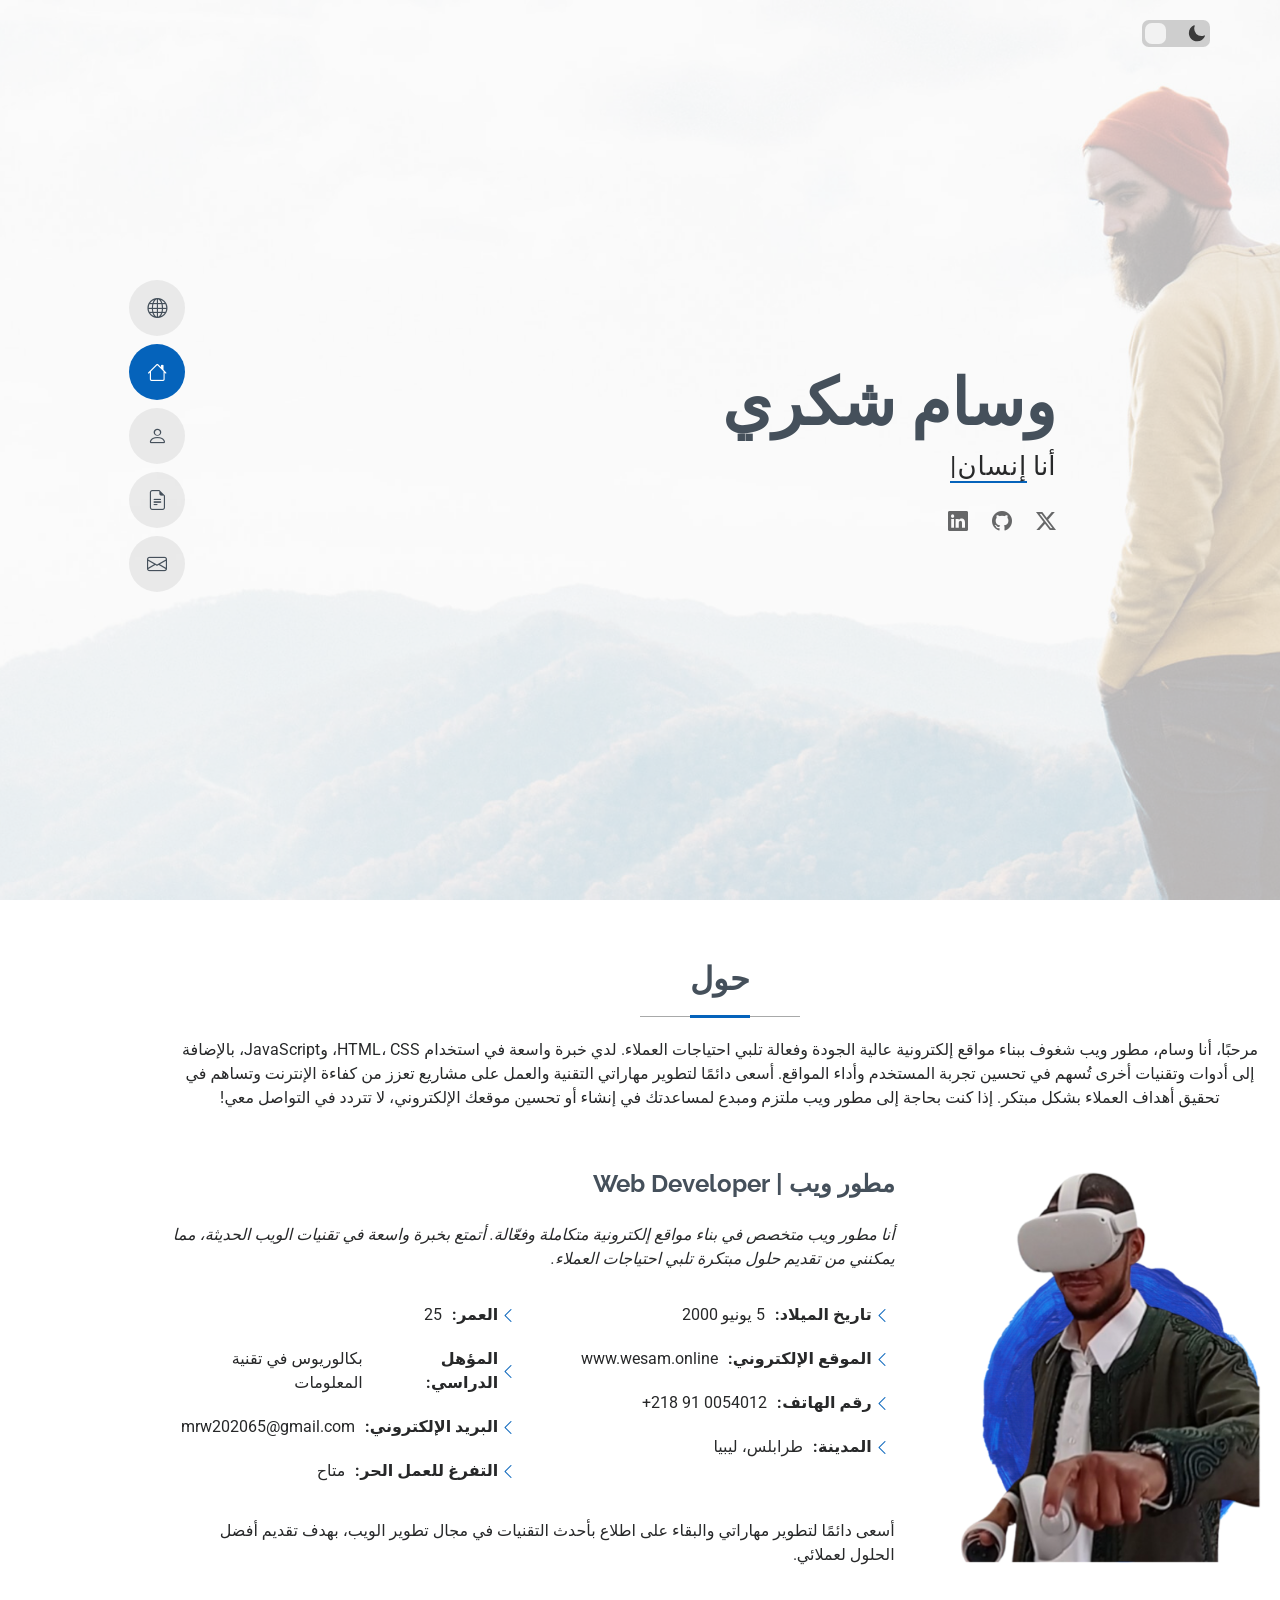
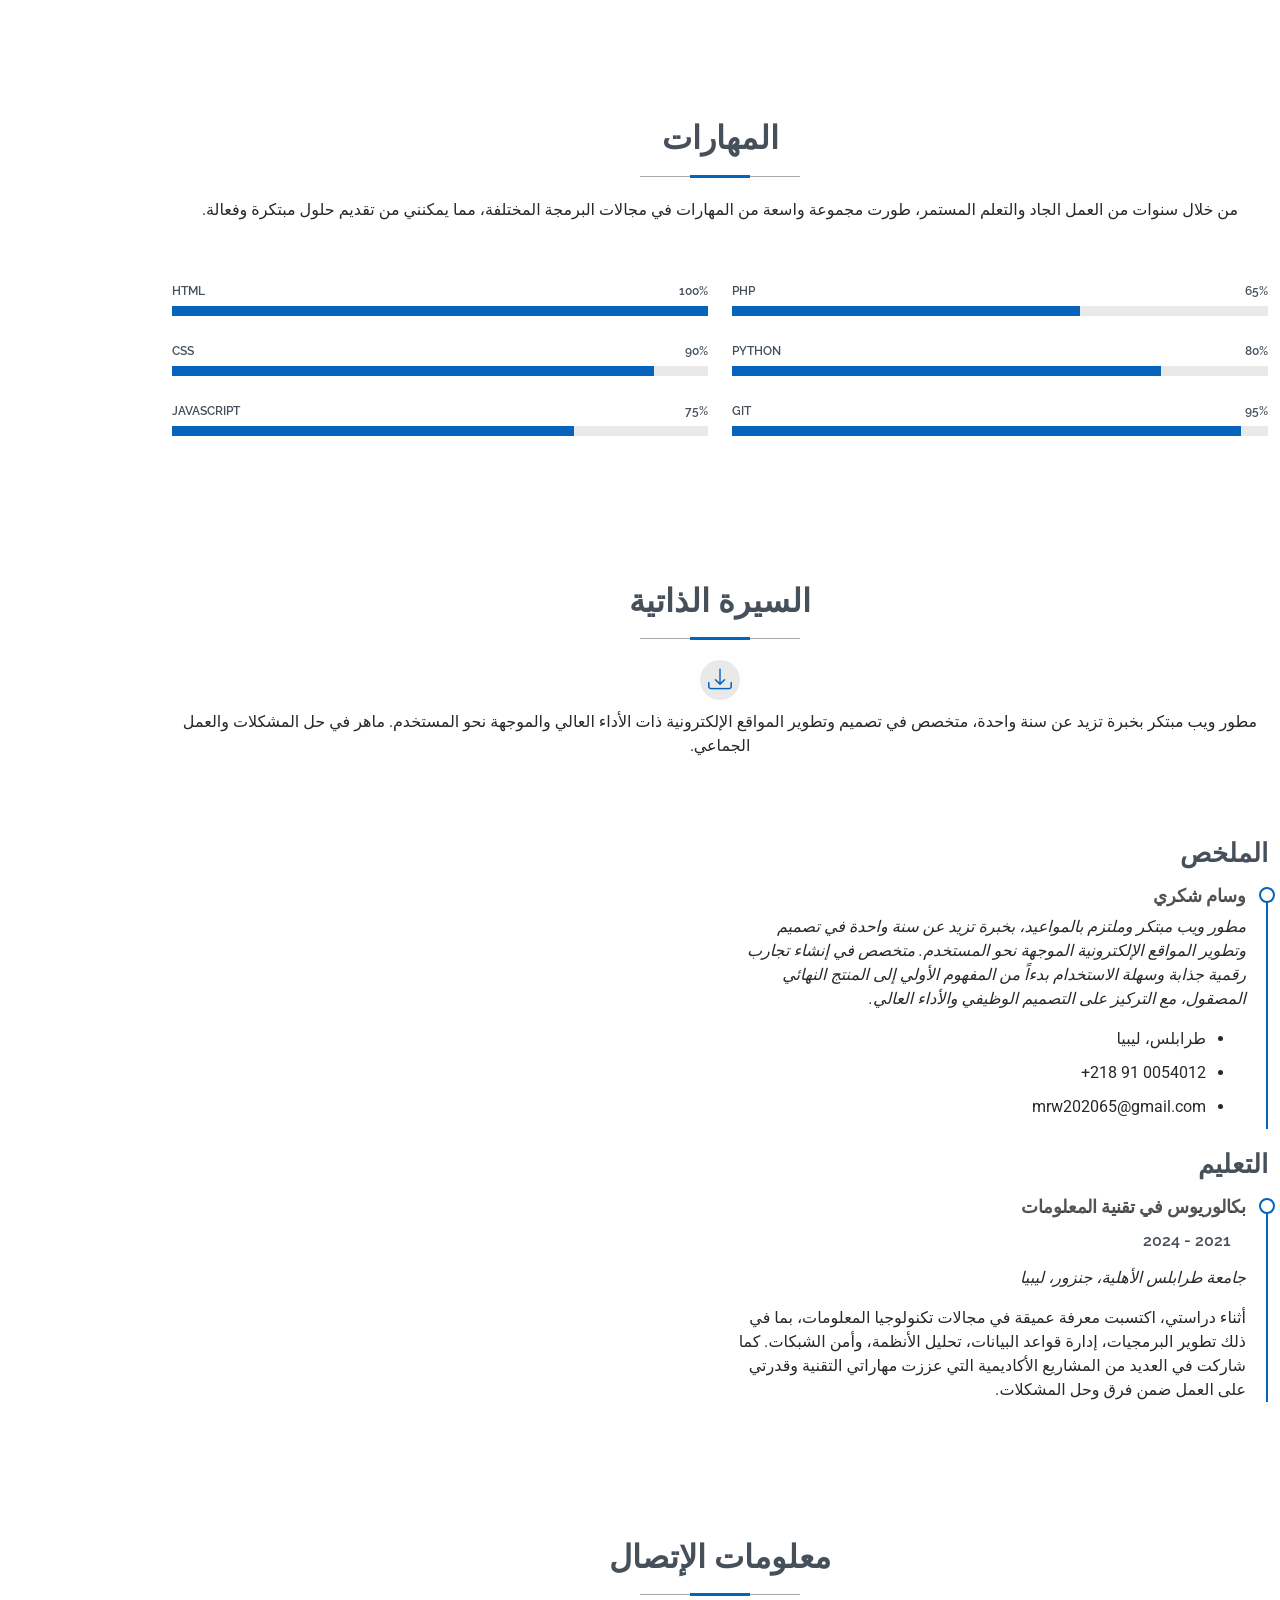
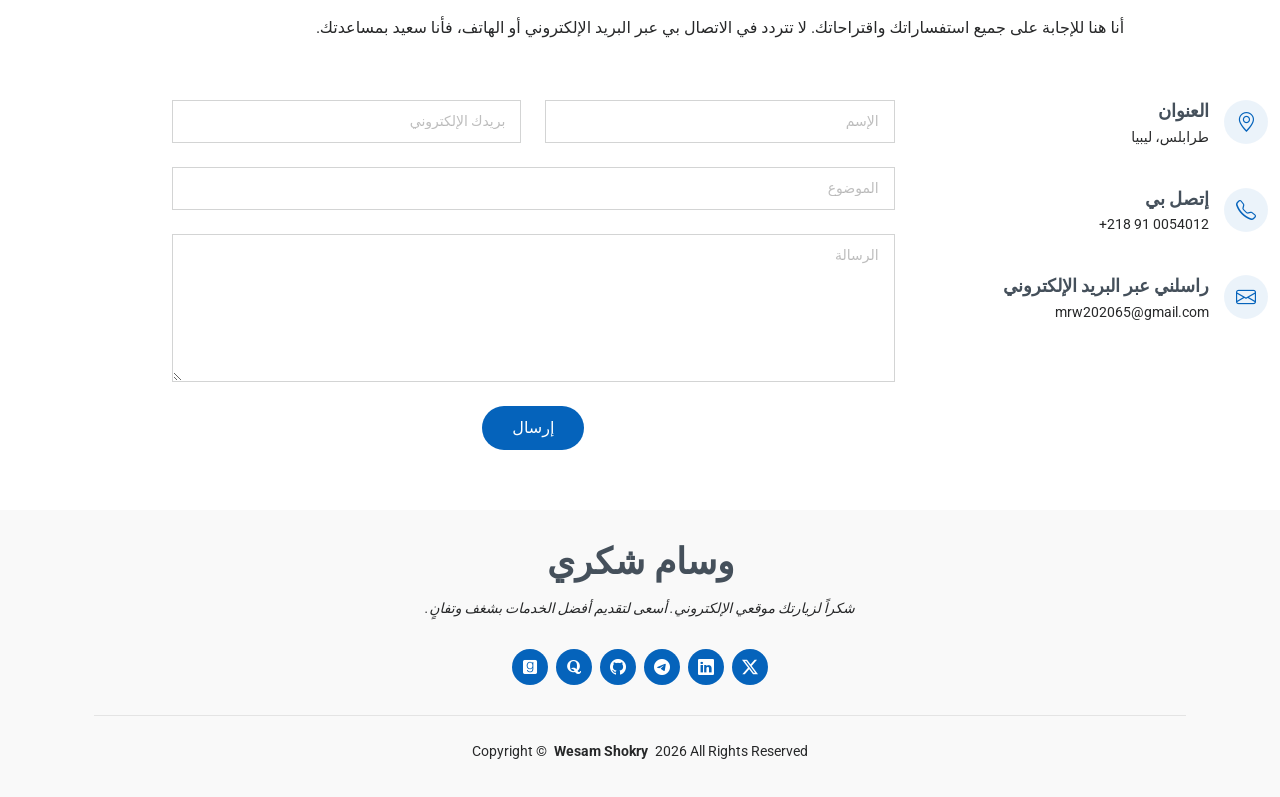
==== ar.html @ ca10ca78 "update (add Email form to the main site)" ====
<!DOCTYPE html>
<html lang="ar" dir="rtl">

<head>
  <meta charset="utf-8">
  <meta content="width=device-width, initial-scale=1.0" name="viewport">
  <title>Wesam | Web Developer</title>
  <meta content="وسام، مطور ويب متخصص في تقنيات حديثة لبناء مواقع وتطبيقات مبتكرة، مع خبرة واسعة في تطوير الواجهات الأمامية والخلفية وتحقيق أفضل تجربة للمستخدم." name="description">
  <meta content="Wesam full-stack Developer Libya online front-end back-end php javascript html css bootstrap laravel web Freelance Freelancer btc bitcoin ai openai chatgpt Technology" name="keywords">

  <!-- Ads link -->
  <meta name="google-adsense-account" content="ca-pub-3912345418127431">

  <!-- Favicons -->
  <link href="assets/img/favicon.png" rel="icon">
  <link href="assets/img/apple-touch-icon.png" rel="apple-touch-icon">
  <link href="assets/img/android-chrome.png" rel="icon">

  <!-- Fonts -->
  <link href="https://fonts.googleapis.com" rel="preconnect">
  <link href="https://fonts.gstatic.com" rel="preconnect" crossorigin>
  <link href="https://fonts.googleapis.com/css2?family=Roboto:ital,wght@0,100;0,300;0,400;0,500;0,700;0,900;1,100;1,300;1,400;1,500;1,700;1,900&family=Poppins:ital,wght@0,100;0,200;0,300;0,400;0,500;0,600;0,700;0,800;0,900;1,100;1,200;1,300;1,400;1,500;1,600;1,700;1,800;1,900&family=Raleway:ital,wght@0,100;0,200;0,300;0,400;0,500;0,600;0,700;0,800;0,900;1,100;1,200;1,300;1,400;1,500;1,600;1,700;1,800;1,900&display=swap" rel="stylesheet">

  <!-- Vendor CSS Files -->
  <link href="assets/vendor/bootstrap/css/bootstrap.min.css" rel="stylesheet">
  <link href="assets/vendor/bootstrap-icons/bootstrap-icons.css" rel="stylesheet">
  <link href="assets/vendor/aos/aos.css" rel="stylesheet">
  <link href="assets/vendor/glightbox/css/glightbox.min.css" rel="stylesheet">
  <link href="assets/vendor/swiper/swiper-bundle.min.css" rel="stylesheet">

  <link href="https://cdnjs.cloudflare.com/ajax/libs/font-awesome/6.0.0/css/all.min.css" rel="stylesheet">


  <!-- Main CSS File -->
  <link href="assets/css/main.css" rel="stylesheet">
  <!-- Dark Theme CSS -->
  <link href="assets/css/dark.css" rel="stylesheet">
  

</head>

<body class="index-page">

  <!-- ************************************* -->
    
    <!-- Dark theme button -->
    <div class="theme-switch pos">
      <input type="checkbox" id="theme-checkbox" />
      <label for="theme-checkbox">
          <div></div>
          <span>
          <svg
              xmlns="http://www.w3.org/2000/svg"
              viewBox="0 0 24 24"
              fill="currentColor"
              class="w-6 h-6"
          >
              <path
              fill-rule="evenodd"
              d="M9.528 1.718a.75.75 0 01.162.819A8.97 8.97 0 009 6a9 9 0 009 9 8.97 8.97 0 003.463-.69.75.75 0 01.981.98 10.503 10.503 0 01-9.694 6.46c-5.799 0-10.5-4.701-10.5-10.5 0-4.368 2.667-8.112 6.46-9.694a.75.75 0 01.818.162z"
              clip-rule="evenodd"
              ></path>
          </svg>
          </span>
          <span>
          <svg
              xmlns="http://www.w3.org/2000/svg"
              viewBox="0 0 24 24"
              fill="currentColor"
              class="w-6 h-6"
          >
              <path
              d="M12 2.25a.75.75 0 01.75.75v2.25a.75.75 0 01-1.5 0V3a.75.75 0 01.75-.75zM7.5 12a4.5 4.5 0 119 0 4.5 4.5 0 01-9 0zM18.894 6.166a.75.75 0 00-1.06-1.06l-1.591 1.59a.75.75 0 101.06 1.061l1.591-1.59zM21.75 12a.75.75 0 01-.75.75h-2.25a.75.75 0 010-1.5H21a.75.75 0 01.75.75zM17.834 18.894a.75.75 0 001.06-1.06l-1.59-1.591a.75.75 0 10-1.061 1.06l1.59 1.591zM12 18a.75.75 0 01.75.75V21a.75.75 0 01-1.5 0v-2.25A.75.75 0 0112 18zM7.758 17.303a.75.75 0 00-1.061-1.06l-1.591 1.59a.75.75 0 001.06 1.061l1.591-1.59zM6 12a.75.75 0 01-.75.75H3a.75.75 0 010-1.5h2.25A.75.75 0 016 12zM6.697 7.757a.75.75 0 001.06-1.06l-1.59-1.591a.75.75 0 00-1.061 1.06l1.59 1.591z"
              ></path>
          </svg>
          </span>
      </label>
      </div>
      
      <!-- **************************************** -->
  

  <header id="header" class="header d-flex flex-column justify-content-center">

    <i class="header-toggle d-xl-none bi bi-list"></i>

    <nav id="navmenu" class="navmenu">
      <ul>
        <li><a href="/" class="lang-icon"><i class="bi bi-globe navicon"></i><span></span></a></li>
        <li><a href="#hero" class="active"><i class="bi bi-house navicon"></i><span>الرئيسية</span></a></li>
        <li><a href="#about"><i class="bi bi-person navicon"></i><span>حول</span></a></li>
        <li><a href="#resume"><i class="bi bi-file-earmark-text navicon"></i><span>السيرة الذاتية</span></a></li>
        <!-- <li><a href="#"><i class="bi bi-images navicon"></i><span>معرض الأعمال</span></a></li>
        <li><a href="#"><i class="bi bi-hdd-stack navicon"></i><span>الخدمات</span></a></li> -->
        <li><a href="#contact"><i class="bi bi-envelope navicon"></i><span>معلومات الإتصال</span></a></li>
      </ul>
    </nav>

  </header>

  <main class="main">

    <!-- Hero Section -->
    <section id="hero" class="hero section light-background">

      <img src="assets/img/hero-bg.jpg" alt="">

      <div class="container" data-aos="zoom-out">
        <div class="row justify-content-center">
          <div class="col-lg-9">
            <h2>وسام شكري</h2>
            <p>أنا <span class="typed" data-typed-items="إنسان, مطور, فريلانسر, قارئ">إنسان</span><span class="typed-cursor typed-cursor--blink" aria-hidden="true"></span></p>
            <div class="social-links ar">
              <a href="https://x.com/Wesam2021ly" target="_blank" rel="nofollow"><i class="bi bi-twitter-x"></i></a>
              <a href="https://github.com/Wesam-1110111" target="_blank" rel="nofollow"><i class="bi bi-github"></i></a>
              <a href="https://www.linkedin.com/in/wesam-shokry-24a627332" target="_blank" rel="nofollow"><i class="bi bi-linkedin"></i></a>
            </div>
          </div>
        </div>
      </div>

    </section><!-- /Hero Section -->

    <!-- *** -->
    <!-- <br>
    <br>
    <br>
    <h2 aling="center">الصفحة تحت التحديث.. <i class="bi bi-gear"></i></h2>
    <br>
    <br>
    <br> -->
    <!-- *** -->

    <!-- About Section -->
    <section id="about" class="about section">

      <!-- Section Title -->
      <div class="container section-title" data-aos="fade-up">
        <h2>حول</h2>
        <p>
			مرحبًا، أنا وسام، مطور ويب شغوف ببناء مواقع إلكترونية عالية الجودة وفعالة تلبي احتياجات العملاء. لدي خبرة واسعة في استخدام HTML، CSS، وJavaScript، بالإضافة إلى أدوات وتقنيات أخرى تُسهم في تحسين تجربة المستخدم وأداء المواقع.
			أسعى دائمًا لتطوير مهاراتي التقنية والعمل على مشاريع تعزز من كفاءة الإنترنت وتساهم في تحقيق أهداف العملاء بشكل مبتكر.
			إذا كنت بحاجة إلى مطور ويب ملتزم ومبدع لمساعدتك في إنشاء أو تحسين موقعك الإلكتروني، لا تتردد في التواصل معي!
        </p>
      </div><!-- End Section Title -->

      <div class="container" data-aos="fade-up" data-aos-delay="100">

        <div class="row gy-4 justify-content-center">
          <div class="col-lg-4">
            <img src="assets/img/profile-img.png" class="img-fluid" alt="">
          </div>
          <div class="col-lg-8 content">
            <h2>مطور ويب | Web Developer</h2>
            <p class="fst-italic py-3">
				أنا مطور ويب متخصص في بناء مواقع إلكترونية متكاملة وفعّالة. أتمتع بخبرة واسعة في تقنيات الويب الحديثة، مما يمكنني من تقديم حلول مبتكرة تلبي احتياجات العملاء.
            </p>
            <div class="row">
              <div class="col-lg-6">
                <ul>
                  <li><i class="bi bi-chevron-left"></i> <strong class="ar-ul">تاريخ الميلاد:</strong> <span>5 يونيو 2000</span></li>
                  <li><i class="bi bi-chevron-left"></i> <strong class="ar-ul">الموقع الإلكتروني:</strong> <span>www.wesam.online</span></li>
                  <li><i class="bi bi-chevron-left"></i> <strong class="ar-ul">رقم الهاتف:</strong> <span dir="ltr">+218 91 0054012</span></li>
                  <li><i class="bi bi-chevron-left"></i> <strong class="ar-ul">المدينة:</strong> <span>طرابلس، ليبيا</span></li>
                </ul>
              </div>
              <div class="col-lg-6">
                <ul>
                  <li><i class="bi bi-chevron-left"></i> <strong class="ar-ul">العمر:</strong> <span>25</span></li>
                  <li><i class="bi bi-chevron-left"></i> <strong class="ar-ul">المؤهل الدراسي:</strong> <span>بكالوريوس في تقنية المعلومات</span></li>
                  <li><i class="bi bi-chevron-left"></i> <strong class="ar-ul">البريد الإلكتروني:</strong> <span>mrw202065@gmail.com</span></li>
                  <li><i class="bi bi-chevron-left"></i> <strong class="ar-ul">التفرغ للعمل الحر:</strong> <span>متاح</span></li>
                </ul>
              </div>
            </div>
            <p class="py-3">
				أسعى دائمًا لتطوير مهاراتي والبقاء على اطلاع بأحدث التقنيات في مجال تطوير الويب، بهدف تقديم أفضل الحلول لعملائي.
            </p>
          </div>
        </div>

      </div>

    </section><!-- /About Section -->
    
    <!-- Skills Section -->
    <section id="skills" class="skills section">

      <!-- Section Title -->
      <div class="container section-title" data-aos="fade-up">
        <h2>المهارات</h2>
        <p>من خلال سنوات من العمل الجاد والتعلم المستمر، طورت مجموعة واسعة من المهارات في مجالات البرمجة المختلفة، مما يمكنني من تقديم حلول مبتكرة وفعالة.</p>
      </div><!-- End Section Title -->

      <div class="container" data-aos="fade-up" data-aos-delay="100">

        <div class="row skills-content skills-animation" dir="ltr">

          <div class="col-lg-6">

            <div class="progress">
              <span class="skill"><span>HTML</span> <i class="val">100%</i></span>
              <div class="progress-bar-wrap">
                <div class="progress-bar" role="progressbar" aria-valuenow="100" aria-valuemin="0" aria-valuemax="100"></div>
              </div>
            </div><!-- End Skills Item -->

            <div class="progress">
              <span class="skill"><span>CSS</span> <i class="val">90%</i></span>
              <div class="progress-bar-wrap">
                <div class="progress-bar" role="progressbar" aria-valuenow="90" aria-valuemin="0" aria-valuemax="100"></div>
              </div>
            </div><!-- End Skills Item -->

            <div class="progress">
              <span class="skill"><span>JavaScript</span> <i class="val">75%</i></span>
              <div class="progress-bar-wrap">
                <div class="progress-bar" role="progressbar" aria-valuenow="75" aria-valuemin="0" aria-valuemax="100"></div>
              </div>
            </div><!-- End Skills Item -->

          </div>

          <div class="col-lg-6">

            <div class="progress">
              <span class="skill"><span>PHP</span> <i class="val">65%</i></span>
              <div class="progress-bar-wrap">
                <div class="progress-bar" role="progressbar" aria-valuenow="65" aria-valuemin="0" aria-valuemax="100"></div>
              </div>
            </div><!-- End Skills Item -->

            <div class="progress">
              <span class="skill"><span>Python</span> <i class="val">80%</i></span>
              <div class="progress-bar-wrap">
                <div class="progress-bar" role="progressbar" aria-valuenow="80" aria-valuemin="0" aria-valuemax="100"></div>
              </div>
            </div><!-- End Skills Item -->

            <div class="progress">
              <span class="skill"><span>Git</span> <i class="val">95%</i></span>
              <div class="progress-bar-wrap">
                <div class="progress-bar" role="progressbar" aria-valuenow="95" aria-valuemin="0" aria-valuemax="100"></div>
              </div>
            </div><!-- End Skills Item -->

          </div>

        </div>

      </div>

    </section><!-- /Skills Section -->
    

    <!-- Resume Section -->
    <section id="resume" class="resume section">

      <!-- Section Title -->
      <div class="container section-title" data-aos="fade-up">
        <h2>السيرة الذاتية</h2><a href="cv/CV 2025.pdf" class="icon resume cv-download" target="_blank" download="Resume" aria-label="Download Resume" title="تحميل السيرة الذاتية"><i class="bi bi-download"></i></a>
        <p class="under-cv">مطور ويب مبتكر بخبرة تزيد عن سنة واحدة، متخصص في تصميم وتطوير المواقع الإلكترونية ذات الأداء العالي والموجهة نحو المستخدم. ماهر في حل المشكلات والعمل الجماعي.</p>
      </div><!-- End Section Title -->

      <div class="container">

        <div class="row">

          <div class="col-lg-6" data-aos="fade-up" data-aos-delay="100">
            <h3 class="resume-title">الملخص</h3>

            <div class="resume-item ar-resume pb-0">
              <h4>وسام شكري</h4>
              <p><em>مطور ويب مبتكر وملتزم بالمواعيد، بخبرة تزيد عن سنة واحدة في تصميم وتطوير المواقع الإلكترونية الموجهة نحو المستخدم. متخصص في إنشاء تجارب رقمية جذابة وسهلة الاستخدام بدءاً من المفهوم الأولي إلى المنتج النهائي المصقول، مع التركيز على التصميم الوظيفي والأداء العالي.</em></p>
              <ul>
                <li>طرابلس، ليبيا</li>
                <li>0054012 91 218+</li>
                <li>mrw202065@gmail.com</li>
              </ul>
            </div><!-- End Resume Item -->

            <h3 class="resume-title">التعليم</h3>
            <div class="resume-item ar-resume">
              <h4>بكالوريوس في تقنية المعلومات</h4>
              <h5>2021 - 2024</h5>
              <p><em>جامعة طرابلس الأهلية، جنزور، ليبيا</em></p>
              <p>
                أثناء دراستي، اكتسبت معرفة عميقة في مجالات تكنولوجيا المعلومات، بما في ذلك تطوير البرمجيات، إدارة قواعد البيانات، تحليل الأنظمة، وأمن الشبكات. كما شاركت في العديد من المشاريع الأكاديمية التي عززت مهاراتي التقنية وقدرتي على العمل ضمن فرق وحل المشكلات.
              </p>
            </div><!-- End Resume Item -->

          </div>

          <!-- <div class="col-lg-6" data-aos="fade-up" data-aos-delay="200">
            <h3 class="resume-title">Professional Experience</h3>
            *
            * in the future
            *
          </div> -->

        </div>

      </div>

    </section><!-- /Resume Section -->

    <!-- Contact Section -->
    <section id="contact" class="contact section">

      <!-- Section Title -->
      <div class="container section-title" data-aos="fade-up">
        <h2>معلومات الإتصال</h2>
        <p>أنا هنا للإجابة على جميع استفساراتك واقتراحاتك. لا تتردد في الاتصال بي عبر البريد الإلكتروني أو الهاتف، فأنا سعيد بمساعدتك.</p>
      </div><!-- End Section Title -->

      <div class="container" data-aos="fade" data-aos-delay="100">

        <div class="row gy-4">

          <div class="col-lg-4">
            <div class="info-item d-flex" data-aos="fade-up" data-aos-delay="200">
              <i class="bi bi-geo-alt flex-shrink-0 ar-contact"></i>
              <div>
                <h3>العنوان</h3>
                <p>طرابلس، ليبيا</p>
              </div>
            </div><!-- End Info Item -->

            <div class="info-item d-flex" data-aos="fade-up" data-aos-delay="300">
              <i class="bi bi-telephone flex-shrink-0 ar-contact"></i>
              <div>
                <h3>إتصل بي</h3>
                <p dir="ltr">+218 91 0054012</p>
              </div>
            </div><!-- End Info Item -->

            <div class="info-item d-flex" data-aos="fade-up" data-aos-delay="400">
              <i class="bi bi-envelope flex-shrink-0 ar-contact"></i>
              <div>
                <h3>راسلني عبر البريد الإلكتروني</h3>
                <p>mrw202065@gmail.com</p>
              </div>
            </div><!-- End Info Item -->

          </div>

          <!-- <div class="col-lg-8">
            <form action="forms/contact.php" method="post" class="php-email-form" data-aos="fade-up" data-aos-delay="200">
              <div class="row gy-4">

                <div class="col-md-6">
                  <input type="text" name="name" class="form-control" placeholder="الإسم" required="">
                </div>

                <div class="col-md-6 ">
                  <input type="email" class="form-control" name="email" placeholder="بريدك الإلكتروني" required="">
                </div>

                <div class="col-md-12">
                  <input type="text" class="form-control" name="subject" placeholder="الموضوع" required="">
                </div>

                <div class="col-md-12">
                  <textarea class="form-control" name="message" rows="6" placeholder="الرسالة" required=""></textarea>
                </div>

                <div class="col-md-12 text-center">
                  <div class="loading">تحميل</div>
                  <div class="error-message"></div>
                  <div class="sent-message">"تم إرسال رسالتك. شكراً لك!</div>

                  <button type="submit">إرسال</button>
                </div>

              </div>
            </form>
          </div>End Contact Form -->
          <div class="col-lg-8">
    <form id="contactForm" action="https://formspree.io/f/xqaekaab" method="post" class="php-email-form" data-aos="fade-up" data-aos-delay="200">
        <div class="row gy-4">
                <!-- <input type="hidden" name="_redirect" value="https://wesam.online"> -->
          <input type="hidden" name="_key" value="abc123ewq">
          
    
            <div class="col-md-6">
                <input type="text" name="name" class="form-control" placeholder="الإسم" required>
            </div>

            <div class="col-md-6">
                <input type="email" class="form-control" name="email" placeholder="بريدك الإلكتروني" required>
            </div>

            <div class="col-md-12">
                <input type="text" class="form-control" name="subject" placeholder="الموضوع" required>
            </div>

            <div class="col-md-12">
                <textarea class="form-control" name="message" rows="6" placeholder="الرسالة" required></textarea>
            </div>

            <div class="col-md-12 text-center">
                <div class="loading" style="display: none;">تحميل...</div>
                <div class="error-message" style="display: none; color: #fff;">There was an error sending your message. Please try again.</div>
                <div class="sent-message" style="display: none; color: #fff;">تم إرسال رسالتك. شكراً لك!</div>


                <div class="col-md-12 text-center">
                  <div class="loading">تحميل...</div>
                  <!-- <div class="error-message"></div> -->
                  <div class="sent-message">تم إرسال رسالتك. شكراً لك!</div>

                <button type="submit">إرسال</button>
            </div>


        </div>
    </form>
</div>

<script>
  // تحديد عناصر النموذج والرسائل
  const form = document.getElementById('contactForm');
  const loading = document.querySelector('.loading');
  const errorMessage = document.querySelector('.error-message');
  const sentMessage = document.querySelector('.sent-message');

  // وظيفة لإخفاء الرسائل بعد وقت محدد
  function hideMessage(element, delay = 5000) {
      setTimeout(() => {
          element.style.display = 'none';
      }, delay); // الوقت بالمللي ثانية
  }

  // إضافة مستمع للحدث 'submit' على النموذج
  form.addEventListener('submit', function (event) {
      event.preventDefault(); // منع الإرسال الافتراضي للنموذج

      // عرض حالة التحميل وإخفاء الرسائل الأخرى
      loading.style.display = 'block';
      errorMessage.style.display = 'none';
      sentMessage.style.display = 'none';

      // جمع بيانات النموذج
      const formData = new FormData(form);

      // إرسال البيانات باستخدام fetch
      fetch(form.action, {
          method: form.method,
          body: formData,
          headers: {
              'Accept': 'application/json' // تحديد نوع الرد المتوقع
          }
      })
      .then(response => {
          loading.style.display = 'none'; // إخفاء حالة التحميل

          if (response.ok) {
              // في حالة النجاح
              sentMessage.style.display = 'block';
              hideMessage(sentMessage); // إخفاء رسالة النجاح بعد 5 ثوانٍ
              form.reset(); // إعادة تعيين الحقول في النموذج
          } else {
              // إذا كان هناك خطأ في الاستجابة
              response.json().then(data => {
                  if (data.error) {
                      errorMessage.textContent = data.error; // عرض رسالة الخطأ من الخادم
                  } else {
                      errorMessage.textContent = 'There was an error sending your message. Please try again.';
                  }
                  errorMessage.style.display = 'block';
                  hideMessage(errorMessage); // إخفاء رسالة الخطأ بعد 5 ثوانٍ
              });
          }
      })
      .catch(error => {
          // إذا كان هناك خطأ في الاتصال
          loading.style.display = 'none';
          errorMessage.textContent = 'There was an error sending your message. Please try again.';
          errorMessage.style.display = 'block';
          hideMessage(errorMessage); // إخفاء رسالة الخطأ بعد 5 ثوانٍ
      });
  });
</script>

<!-- End Contact Form -->

        </div>

      </div>

    </section><!-- /Contact Section -->


  </main>

  <footer id="footer" class="footer position-relative light-background">
    <div class="container">
      <h3 class="sitename">وسام شكري</h3>
      <p>شكراً لزيارتك موقعي الإلكتروني. أسعى لتقديم أفضل الخدمات بشغف وتفانٍ.</p>
      <div class="social-links d-flex justify-content-center">
        <!-- wesam social media accounts-->
        <a href="https://x.com/Wesam2021ly" target="_blank" rel="nofollow"><i class="bi bi-twitter-x"></i></a>
        <a href="https://www.linkedin.com/in/wesam-shokry-24a627332" target="_blank" rel="nofollow"><i class="bi bi-linkedin"></i></a>
        <a href="https://t.me/Mr_w_23" target="_blank" rel="nofollow"><i class="bi bi-telegram"></i></a>
        <a href="https://github.com/Wesam-1110111" target="_blank" rel="nofollow"><i class="bi bi-github"></i></a>
        <a href="https://ar.quora.com/profile/Wesam-Freeman" target="_blank" rel="nofollow"><i class="fab fa-quora"></i></a>
        <a href="https://www.goodreads.com/user/show/162466451-wesam" target="_blank" rel="nofollow"><i class="fab fa-goodreads"></i></a>
        <!-- **** -->
      </div>
      <div class="container">
        <div class="copyright">
          <span>Copyright ©</span> <strong class="px-1 sitename">Wesam Shokry</strong> <span> <span class="date">2025</span> All Rights Reserved</span>
        </div>
        <div class="credits">
          

        </div>
      </div>
    </div>
  </footer>

  <!-- Scroll Top -->
  <a href="#" id="scroll-top" class="scroll-top d-flex align-items-center justify-content-center"><i class="bi bi-arrow-up-short"></i></a>

  <!-- Preloader -->
  <div id="preloader"></div>

  <!-- Vendor JS Files -->
  <script src="assets/vendor/bootstrap/js/bootstrap.bundle.min.js"></script>
  <script src="assets/vendor/php-email-form/validate.js"></script>
  <script src="assets/vendor/aos/aos.js"></script>
  <script src="assets/vendor/typed.js/typed.umd.js"></script>
  <script src="assets/vendor/purecounter/purecounter_vanilla.js"></script>
  <script src="assets/vendor/waypoints/noframework.waypoints.js"></script>
  <script src="assets/vendor/glightbox/js/glightbox.min.js"></script>
  <script src="assets/vendor/imagesloaded/imagesloaded.pkgd.min.js"></script>
  <script src="assets/vendor/isotope-layout/isotope.pkgd.min.js"></script>
  <script src="assets/vendor/swiper/swiper-bundle.min.js"></script>

  <!-- Main JS File -->
  <script src="assets/js/main.js"></script>
  <!-- Dark Theme JS -->
  <script src="assets/js/dark.js"></script>

</body>

</html>
---- assets/css/main.css ----
/**
* Template Name: MyResume
* Template URL: https://bootstrapmade.com/free-html-bootstrap-template-my-resume/
* Updated: Jun 29 2024 with Bootstrap v5.3.3
* Author: BootstrapMade.com
* License: https://bootstrapmade.com/license/
*/

/*--------------------------------------------------------------
# Font & Color Variables
# Help: https://bootstrapmade.com/color-system/
--------------------------------------------------------------*/
/* Fonts */
:root {
  --default-font: "Roboto",  system-ui, -apple-system, "Segoe UI", Roboto, "Helvetica Neue", Arial, "Noto Sans", "Liberation Sans", sans-serif, "Apple Color Emoji", "Segoe UI Emoji", "Segoe UI Symbol", "Noto Color Emoji";
  --heading-font: "Raleway",  sans-serif;
  --nav-font: "Poppins",  sans-serif;
}

/* Global Colors - The following color variables are used throughout the website. Updating them here will change the color scheme of the entire website */
:root { 
  --background-color: #ffffff; /* Background color for the entire website, including individual sections */
  --default-color: #272829; /* Default color used for the majority of the text content across the entire website */
  --heading-color: #45505b; /* Color for headings, subheadings and title throughout the website */
  --accent-color: #0563bb; /* Accent color that represents your brand on the website. It's used for buttons, links, and other elements that need to stand out */
  --surface-color: #ffffff; /* The surface color is used as a background of boxed elements within sections, such as cards, icon boxes, or other elements that require a visual separation from the global background. */
  --contrast-color: #ffffff; /* Contrast color for text, ensuring readability against backgrounds of accent, heading, or default colors. */
}

/* Nav Menu Colors - The following color variables are used specifically for the navigation menu. They are separate from the global colors to allow for more customization options */
:root {
  --nav-color: #45505b;  /* The default color of the main navmenu links */
  --nav-hover-color: #0563bb; /* Applied to main navmenu links when they are hovered over or active */
  --nav-mobile-background-color: #ffffff; /* Used as the background color for mobile navigation menu */
  --nav-dropdown-background-color: #ffffff; /* Used as the background color for dropdown items that appear when hovering over primary navigation items */
  --nav-dropdown-color: #212529; /* Used for navigation links of the dropdown items in the navigation menu. */
  --nav-dropdown-hover-color: #0563bb; /* Similar to --nav-hover-color, this color is applied to dropdown navigation links when they are hovered over. */
}

/* Color Presets - These classes override global colors when applied to any section or element, providing reuse of the sam color scheme. */

.light-background {
  --background-color: #f9f9f9;
  --surface-color: #ffffff;
}

.dark-background {
  --background-color: #060606;
  --default-color: #ffffff;
  --heading-color: #ffffff;
  --surface-color: #252525;
  --contrast-color: #ffffff;
}

/* Smooth scroll */
:root {
  scroll-behavior: smooth;
}

/*--------------------------------------------------------------
# General Styling & Shared Classes
--------------------------------------------------------------*/
body {
  color: var(--default-color);
  background-color: var(--background-color);
  font-family: var(--default-font);
}

a {
  color: var(--accent-color);
  text-decoration: none;
  transition: 0.3s;
}

a:hover {
  color: color-mix(in srgb, var(--accent-color), transparent 25%);
  text-decoration: none;
}

h1,
h2,
h3,
h4,
h5,
h6 {
  color: var(--heading-color);
  font-family: var(--heading-font);
}

/* PHP Email Form Messages
------------------------------*/
.php-email-form .error-message {
  display: none;
  background: #df1529;
  color: #ffffff;
  text-align: center;
  padding: 15px;
  margin-bottom: 24px;
  font-weight: 600;
  display: none !important;
  
}

.php-email-form .sent-message {
  display: none;
  color: #ffffff;
  background: #059652;
  text-align: center;
  padding: 15px;
  margin-bottom: 24px;
  font-weight: 600;
}

.php-email-form .loading {
  display: none;
  background: var(--surface-color);
  text-align: center;
  padding: 15px;
  margin-bottom: 24px;
}

.php-email-form .loading:before {
  content: "";
  display: inline-block;
  border-radius: 50%;
  width: 24px;
  height: 24px;
  margin: 0 10px -6px 0;
  border: 3px solid var(--accent-color);
  border-top-color: var(--surface-color);
  animation: php-email-form-loading 1s linear infinite;
}

@keyframes php-email-form-loading {
  0% {
    transform: rotate(0deg);
  }

  100% {
    transform: rotate(360deg);
  }
}

/*--------------------------------------------------------------
# Global Header
--------------------------------------------------------------*/
.header {
  color: var(--default-color);
  position: fixed;
  top: 0;
  left: 0;
  /* right: 0; */
  bottom: 0;
  padding: 0 15px;
  transition: all ease-in-out 0.3s;
  overflow-y: auto;
  z-index: 997;
  min-width: 200px;
}

@media (max-width: 1199px) {
  .header {
    background-color: var(--background-color);
    border-right: 1px solid color-mix(in srgb, var(--default-color), transparent 90%);
    width: 300px;
    left: -100%;
  }
}

@media (min-width: 1200px) and (max-width: 1600px) {
  .header~main {
    margin-left: 160px;
  }

  .header~main .hero {
    margin-left: -160px;
    width: 100vw;
  }
}

.header.header-show {
  left: 0;
}

.header .header-toggle {
  color: var(--contrast-color);
  background-color: var(--accent-color);
  font-size: 22px;
  display: flex;
  align-items: center;
  justify-content: center;
  width: 40px;
  height: 40px;
  border-radius: 50%;
  cursor: pointer;
  position: fixed;
  top: 15px;
  right: 15px;
  z-index: 9999;
  transition: background-color 0.3s;
}

.header .header-toggle:hover {
  color: var(--contrast-color);
  background-color: color-mix(in srgb, var(--accent-color) 90%, white 15%);
}

/*--------------------------------------------------------------
# Navigation Menu
--------------------------------------------------------------*/
.navmenu {
  padding: 0;
  z-index: 9997;
}

.navmenu ul {
  list-style: none;
  padding: 0 0 20px 0;
  margin: 0;
  width: 140px;
}

.navmenu a,
.navmenu a:focus {
  color: var(--nav-color);
  font-family: var(--nav-font);
  display: flex;
  align-items: center;
  padding: 10px 18px;
  margin-bottom: 8px;
  font-size: 15px;
  border-radius: 50px;
  background: color-mix(in srgb, var(--default-color), transparent 92%);
  height: 56px;
  width: 100%;
  overflow: hidden;
  transition: 0.3s;
}

.navmenu a i,
.navmenu a:focus i {
  font-size: 20px;
}

.navmenu a span,
.navmenu a:focus span {
  padding: 0 5px 0 7px;
}

@media (min-width: 992px) {

  .navmenu a,
  .navmenu a:focus {
    max-width: 56px;
  }

  .navmenu a span,
  .navmenu a:focus span {
    display: none;
  }
}

.navmenu a:hover,
.navmenu .active,
.navmenu .active:focus,
.navmenu li:hover>a {
  color: var(--contrast-color);
  background: var(--nav-hover-color);
}

.navmenu a:hover,
.navmenu li:hover>a {
  max-width: 100%;
  color: var(--contrast-color);
}

.navmenu a:hover span,
.navmenu li:hover>a span {
  display: block;
}

/*--------------------------------------------------------------
# Global Footer
--------------------------------------------------------------*/
.footer {
  color: var(--default-color);
  background-color: var(--background-color);
  font-size: 14px;
  text-align: center;
  padding: 30px 0;
  position: relative;
}

.footer h3 {
  font-size: 36px;
  font-weight: 700;
  position: relative;
  padding: 0;
  margin: 0 0 15px 0;
}

.footer p {
  font-size: 15;
  font-style: italic;
  padding: 0;
  margin: 0 0 30px 0;
}

.footer .social-links {
  margin: 0 0 30px 0;
}

.footer .social-links a {
  font-size: 16px;
  display: flex;
  align-items: center;
  justify-content: center;
  background: var(--accent-color);
  color: var(--contrast-color);
  line-height: 1;
  margin: 0 4px;
  border-radius: 50%;
  text-align: center;
  width: 36px;
  height: 36px;
  transition: 0.3s;
}

.footer .social-links a:hover {
  background: color-mix(in srgb, var(--accent-color), transparent 20%);
  text-decoration: none;
}

.footer .copyright {
  padding-top: 25px;
  border-top: 1px solid color-mix(in srgb, var(--default-color), transparent 90%);
}

.footer .credits {
  font-size: 13px;
  padding-top: 5px;
}

/*--------------------------------------------------------------
# Preloader
--------------------------------------------------------------*/
#preloader {
  position: fixed;
  inset: 0;
  z-index: 999999;
  overflow: hidden;
  background: var(--background-color);
  transition: all 0.6s ease-out;
}

#preloader:before {
  content: "";
  position: fixed;
  top: calc(50% - 30px);
  left: calc(50% - 30px);
  border: 6px solid #ffffff;
  border-color: var(--accent-color) transparent var(--accent-color) transparent;
  border-radius: 50%;
  width: 60px;
  height: 60px;
  animation: animate-preloader 1.5s linear infinite;
}

@keyframes animate-preloader {
  0% {
    transform: rotate(0deg);
  }

  100% {
    transform: rotate(360deg);
  }
}

/*--------------------------------------------------------------
# Scroll Top Button
--------------------------------------------------------------*/
.scroll-top {
  position: fixed;
  visibility: hidden;
  opacity: 0;
  right: 15px;
  bottom: -15px;
  z-index: 99999;
  background-color: var(--accent-color);
  width: 44px;
  height: 44px;
  border-radius: 50px;
  transition: all 0.4s;
}

.scroll-top i {
  font-size: 24px;
  color: var(--contrast-color);
  line-height: 0;
}

.scroll-top:hover {
  background-color: color-mix(in srgb, var(--accent-color), transparent 20%);
  color: var(--contrast-color);
}

.scroll-top.active {
  visibility: visible;
  opacity: 1;
  bottom: 15px;
}

/*--------------------------------------------------------------
# Disable aos animation delay on mobile devices
--------------------------------------------------------------*/
@media screen and (max-width: 768px) {
  [data-aos-delay] {
    transition-delay: 0 !important;
  }
}

/*--------------------------------------------------------------
# Global Page Titles & Breadcrumbs
--------------------------------------------------------------*/
.page-title {
  --background-color: color-mix(in srgb, var(--default-color), transparent 96%);
  color: var(--default-color);
  background-color: var(--background-color);
  padding: 20px 0;
  position: relative;
}

.page-title h1 {
  font-size: 28px;
  font-weight: 700;
  margin: 0;
}

.page-title .breadcrumbs ol {
  display: flex;
  flex-wrap: wrap;
  list-style: none;
  padding: 0 0 10px 0;
  margin: 0;
  font-size: 14px;
  font-weight: 400;
}

.page-title .breadcrumbs ol li+li {
  padding-left: 10px;
}

.page-title .breadcrumbs ol li+li::before {
  content: "/";
  display: inline-block;
  padding-right: 10px;
  color: color-mix(in srgb, var(--default-color), transparent 70%);
}

/*--------------------------------------------------------------
# Global Sections
--------------------------------------------------------------*/
section,
.section {
  color: var(--default-color);
  background-color: var(--background-color);
  padding: 60px 0;
  overflow: clip;
}

/*--------------------------------------------------------------
# Global Section Titles
--------------------------------------------------------------*/
.section-title {
  text-align: center;
  padding-bottom: 60px;
  position: relative;
}

.section-title h2 {
  font-size: 32px;
  font-weight: 700;
  margin-bottom: 20px;
  padding-bottom: 20px;
  position: relative;
}

.section-title h2:before {
  content: "";
  position: absolute;
  display: block;
  width: 160px;
  height: 1px;
  background: color-mix(in srgb, var(--default-color), transparent 60%);
  left: 0;
  right: 0;
  bottom: 1px;
  margin: auto;
}

.section-title h2::after {
  content: "";
  position: absolute;
  display: block;
  width: 60px;
  height: 3px;
  background: var(--accent-color);
  left: 0;
  right: 0;
  bottom: 0;
  margin: auto;
}

.section-title p {
  margin-bottom: 0;
}

/*--------------------------------------------------------------
# Hero Section
--------------------------------------------------------------*/
.hero {
  width: 100%;
  min-height: 100vh;
  position: relative;
  padding: 80px 0;
  display: flex;
  align-items: center;
  justify-content: center;
}

.hero img {
  position: absolute;
  inset: 0;
  display: block;
  width: 100%;
  height: 100%;
  object-fit: cover;
  z-index: 1;
}

.hero:before {
  content: "";
  background: color-mix(in srgb, var(--background-color), transparent 30%);
  position: absolute;
  inset: 0;
  z-index: 2;
}

.hero .container {
  position: relative;
  z-index: 3;
}

.hero h2 {
  margin: 0;
  font-size: 64px;
  font-weight: 700;
}

.hero p {
  margin: 5px 0 0 0;
  font-size: 26px;
}

.hero p span {
  letter-spacing: 1px;
  border-bottom: 2px solid var(--accent-color);
}

.hero .social-links {
  margin-top: 25px;
}

.hero .social-links a {
  font-size: 20px;
  display: inline-block;
  color: color-mix(in srgb, var(--default-color), transparent 30%);
  line-height: 1;
  margin-right: 20px;
  transition: 0.3s;
}

.hero .social-links a:hover {
  color: var(--accent-color);
}

@media (max-width: 768px) {
  .hero h2 {
    font-size: 32px;
  }

  .hero p {
    font-size: 20px;
  }
}

/*--------------------------------------------------------------
# About Section
--------------------------------------------------------------*/
.about .content h2 {
  font-weight: 700;
  font-size: 24px;
}

.about .content ul {
  list-style: none;
  padding: 0;
}

.about .content ul li {
  margin-bottom: 20px;
  display: flex;
  align-items: center;
}

.about .content ul strong {
  margin-right: 10px;
}

.about .content ul i {
  font-size: 16px;
  margin-right: 5px;
  color: var(--accent-color);
  line-height: 0;
}

/*--------------------------------------------------------------
# Stats Section
--------------------------------------------------------------*/
.stats i {
  background-color: var(--accent-color);
  color: var(--contrast-color);
  width: 54px;
  height: 54px;
  font-size: 24px;
  border-radius: 50px;
  display: inline-flex;
  align-items: center;
  justify-content: center;
  position: relative;
  z-index: 1;
}

.stats .stats-item {
  margin-top: 10px;
  width: 100%;
  position: relative;
  text-align: center;
  z-index: 0;
}

.stats .stats-item span {
  font-size: 36px;
  display: block;
  font-weight: 700;
  color: color-mix(in srgb, var(--default-color), transparent 20%);
}

.stats .stats-item p {
  padding: 0;
  margin: 0;
  color: color-mix(in srgb, var(--default-color), transparent 50%);
  font-size: 16px;
}

/*--------------------------------------------------------------
# Skills Section
--------------------------------------------------------------*/
.skills .progress {
  height: 60px;
  display: block;
  background: none;
  border-radius: 0;
}

.skills .progress .skill {
  color: var(--heading-color);
  padding: 0;
  margin: 0 0 6px 0;
  text-transform: uppercase;
  display: block;
  font-weight: 600;
  font-family: var(--heading-font);
}

.skills .progress .skill .val {
  float: right;
  font-style: normal;
}

.skills .progress-bar-wrap {
  background: color-mix(in srgb, var(--default-color), transparent 90%);
  height: 10px;
}

.skills .progress-bar {
  width: 1px;
  height: 10px;
  transition: 0.9s;
  background-color: var(--accent-color);
}

/*--------------------------------------------------------------
# Resume Section
--------------------------------------------------------------*/
.resume .resume-title {
  color: var(--heading-color);
  font-size: 26px;
  font-weight: 700;
  margin-top: 20px;
  margin-bottom: 20px;
}

.resume .resume-item {
  padding: 0 0 20px 20px;
  margin-top: -2px;
  border-left: 2px solid var(--accent-color);
  position: relative;
}

.resume .resume-item h4 {
  line-height: 18px;
  font-size: 18px;
  font-weight: 600;
  text-transform: uppercase;
  color: color-mix(in srgb, var(--default-color), transparent 20%);
  margin-bottom: 10px;
}

.resume .resume-item h5 {
  font-size: 16px;
  padding: 5px 15px;
  display: inline-block;
  font-weight: 600;
  margin-bottom: 10px;
}

.resume .resume-item ul {
  padding-left: 20px;
}

.resume .resume-item ul li {
  padding-bottom: 10px;
}

.resume .resume-item:last-child {
  padding-bottom: 0;
}

.resume .resume-item::before {
  content: "";
  position: absolute;
  width: 16px;
  height: 16px;
  border-radius: 50px;
  left: -9px;
  top: 0;
  background: var(--background-color);
  border: 2px solid var(--accent-color);
}

/*--------------------------------------------------------------
# Portfolio Section
--------------------------------------------------------------*/
.portfolio .portfolio-filters {
  padding: 0;
  margin: 0 auto 20px auto;
  list-style: none;
  text-align: center;
}

.portfolio .portfolio-filters li {
  cursor: pointer;
  display: inline-block;
  padding: 8px 20px 10px 20px;
  margin: 0;
  font-size: 15px;
  font-weight: 500;
  line-height: 1;
  margin-bottom: 5px;
  border-radius: 50px;
  transition: all 0.3s ease-in-out;
  font-family: var(--heading-font);
}

.portfolio .portfolio-filters li:hover,
.portfolio .portfolio-filters li.filter-active {
  color: var(--contrast-color);
  background-color: var(--accent-color);
}

.portfolio .portfolio-filters li:first-child {
  margin-left: 0;
}

.portfolio .portfolio-filters li:last-child {
  margin-right: 0;
}

@media (max-width: 575px) {
  .portfolio .portfolio-filters li {
    font-size: 14px;
    margin: 0 0 10px 0;
  }
}

.portfolio .portfolio-item {
  position: relative;
  overflow: hidden;
}

.portfolio .portfolio-item .portfolio-info {
  opacity: 0;
  position: absolute;
  left: 12px;
  right: 12px;
  bottom: -100%;
  z-index: 3;
  transition: all ease-in-out 0.5s;
  background: color-mix(in srgb, var(--background-color), transparent 10%);
  padding: 15px;
}

.portfolio .portfolio-item .portfolio-info h4 {
  font-size: 18px;
  font-weight: 600;
  padding-right: 50px;
}

.portfolio .portfolio-item .portfolio-info p {
  color: color-mix(in srgb, var(--default-color), transparent 30%);
  font-size: 14px;
  margin-bottom: 0;
  padding-right: 50px;
}

.portfolio .portfolio-item .portfolio-info .preview-link,
.portfolio .portfolio-item .portfolio-info .details-link {
  position: absolute;
  right: 50px;
  font-size: 24px;
  top: calc(50% - 14px);
  color: color-mix(in srgb, var(--default-color), transparent 30%);
  transition: 0.3s;
  line-height: 0;
}

.portfolio .portfolio-item .portfolio-info .preview-link:hover,
.portfolio .portfolio-item .portfolio-info .details-link:hover {
  color: var(--accent-color);
}

.portfolio .portfolio-item .portfolio-info .details-link {
  right: 14px;
  font-size: 28px;
}

.portfolio .portfolio-item:hover .portfolio-info {
  opacity: 1;
  bottom: 0;
}

/*--------------------------------------------------------------
# Services Section
--------------------------------------------------------------*/
.services .service-item {
  background-color: var(--surface-color);
  box-shadow: 0px 5px 90px 0px rgba(0, 0, 0, 0.1);
  height: 100%;
  padding: 60px 30px;
  text-align: center;
  transition: 0.3s;
  border-radius: 5px;
}

.services .service-item .icon {
  margin: 0 auto;
  width: 100px;
  height: 100px;
  display: flex;
  align-items: center;
  justify-content: center;
  transition: ease-in-out 0.3s;
  position: relative;
}

.services .service-item .icon i {
  font-size: 36px;
  transition: 0.5s;
  position: relative;
}

.services .service-item .icon svg {
  position: absolute;
  top: 0;
  left: 0;
}

.services .service-item .icon svg path {
  transition: 0.5s;
  fill: color-mix(in srgb, var(--default-color), transparent 95%);
}

.services .service-item h3 {
  font-weight: 700;
  margin: 10px 0 15px 0;
  font-size: 22px;
}

.services .service-item p {
  line-height: 24px;
  font-size: 14px;
  margin-bottom: 0;
}

.services .service-item:hover {
  box-shadow: 0px 5px 35px 0px rgba(0, 0, 0, 0.1);
}

.services .service-item.item-cyan i {
  color: #0dcaf0;
}

.services .service-item.item-cyan:hover .icon i {
  color: #fff;
}

.services .service-item.item-cyan:hover .icon path {
  fill: #0dcaf0;
}

.services .service-item.item-orange i {
  color: #fd7e14;
}

.services .service-item.item-orange:hover .icon i {
  color: #fff;
}

.services .service-item.item-orange:hover .icon path {
  fill: #fd7e14;
}

.services .service-item.item-teal i {
  color: #20c997;
}

.services .service-item.item-teal:hover .icon i {
  color: #fff;
}

.services .service-item.item-teal:hover .icon path {
  fill: #20c997;
}

.services .service-item.item-red i {
  color: #df1529;
}

.services .service-item.item-red:hover .icon i {
  color: #fff;
}

.services .service-item.item-red:hover .icon path {
  fill: #df1529;
}

.services .service-item.item-indigo i {
  color: #6610f2;
}

.services .service-item.item-indigo:hover .icon i {
  color: #fff;
}

.services .service-item.item-indigo:hover .icon path {
  fill: #6610f2;
}

.services .service-item.item-pink i {
  color: #f3268c;
}

.services .service-item.item-pink:hover .icon i {
  color: #fff;
}

.services .service-item.item-pink:hover .icon path {
  fill: #f3268c;
}

/*--------------------------------------------------------------
# Testimonials Section
--------------------------------------------------------------*/
.testimonials .testimonials-carousel,
.testimonials .testimonials-slider {
  overflow: hidden;
}

.testimonials .testimonial-item .testimonial-content {
  border-left: 3px solid var(--accent-color);
  padding-left: 30px;
}

.testimonials .testimonial-item .testimonial-img {
  border-radius: 50%;
  border: 4px solid var(--background-color);
  margin: 0 auto;
}

.testimonials .testimonial-item h3 {
  font-size: 20px;
  font-weight: bold;
  margin: 10px 0 5px 0;
}

.testimonials .testimonial-item h4 {
  font-size: 14px;
  color: color-mix(in srgb, var(--default-color), transparent 40%);
  margin: 0 0 10px 0;
}

.testimonials .testimonial-item .stars i {
  color: #ffc107;
  margin: 0 1px;
}

.testimonials .testimonial-item .quote-icon-left,
.testimonials .testimonial-item .quote-icon-right {
  color: color-mix(in srgb, var(--accent-color), transparent 50%);
  font-size: 26px;
  line-height: 0;
}

.testimonials .testimonial-item .quote-icon-left {
  display: inline-block;
  left: -5px;
  position: relative;
}

.testimonials .testimonial-item .quote-icon-right {
  display: inline-block;
  right: -5px;
  position: relative;
  top: 10px;
  transform: scale(-1, -1);
}

.testimonials .testimonial-item p {
  font-style: italic;
}

.testimonials .swiper-wrapper {
  height: auto;
}

.testimonials .swiper-pagination {
  margin-top: 30px;
  position: relative;
}

.testimonials .swiper-pagination .swiper-pagination-bullet {
  width: 12px;
  height: 12px;
  background-color: color-mix(in srgb, var(--default-color), transparent 85%);
  opacity: 1;
}

.testimonials .swiper-pagination .swiper-pagination-bullet-active {
  background-color: var(--accent-color);
}

/*--------------------------------------------------------------
# Contact Section
--------------------------------------------------------------*/
.contact .info-item+.info-item {
  margin-top: 40px;
}

.contact .info-item i {
  color: var(--accent-color);
  background: color-mix(in srgb, var(--accent-color), transparent 92%);
  font-size: 20px;
  width: 44px;
  height: 44px;
  display: flex;
  justify-content: center;
  align-items: center;
  border-radius: 50px;
  transition: all 0.3s ease-in-out;
  margin-right: 15px;
}

.contact .info-item h3 {
  padding: 0;
  font-size: 18px;
  font-weight: 700;
  margin-bottom: 5px;
}

.contact .info-item p {
  padding: 0;
  margin-bottom: 0;
  font-size: 14px;
}

.contact .info-item:hover i {
  background: var(--accent-color);
  color: var(--contrast-color);
}

.contact .php-email-form {
  height: 100%;
}

.contact .php-email-form input[type=text],
.contact .php-email-form input[type=email],
.contact .php-email-form textarea {
  font-size: 14px;
  padding: 10px 15px;
  box-shadow: none;
  border-radius: 0;
  color: var(--default-color);
  background-color: color-mix(in srgb, var(--background-color), transparent 50%);
  border-color: color-mix(in srgb, var(--default-color), transparent 80%);
}

.contact .php-email-form input[type=text]:focus,
.contact .php-email-form input[type=email]:focus,
.contact .php-email-form textarea:focus {
  border-color: var(--accent-color);
}

.contact .php-email-form input[type=text]::placeholder,
.contact .php-email-form input[type=email]::placeholder,
.contact .php-email-form textarea::placeholder {
  color: color-mix(in srgb, var(--default-color), transparent 70%);
}

.contact .php-email-form button[type=submit] {
  color: var(--contrast-color);
  background: var(--accent-color);
  border: 0;
  padding: 10px 30px;
  transition: 0.4s;
  border-radius: 50px;
}

.contact .php-email-form button[type=submit]:hover {
  background: color-mix(in srgb, var(--accent-color), transparent 25%);
}

/*--------------------------------------------------------------
# Portfolio Details Section
--------------------------------------------------------------*/
.portfolio-details .portfolio-details-slider img {
  width: 100%;
}

.portfolio-details .swiper-wrapper {
  height: auto;
}

.portfolio-details .swiper-button-prev,
.portfolio-details .swiper-button-next {
  width: 48px;
  height: 48px;
}

.portfolio-details .swiper-button-prev:after,
.portfolio-details .swiper-button-next:after {
  color: rgba(255, 255, 255, 0.8);
  background-color: rgba(0, 0, 0, 0.15);
  font-size: 24px;
  border-radius: 50%;
  width: 48px;
  height: 48px;
  display: flex;
  align-items: center;
  justify-content: center;
  transition: 0.3s;
}

.portfolio-details .swiper-button-prev:hover:after,
.portfolio-details .swiper-button-next:hover:after {
  background-color: rgba(0, 0, 0, 0.3);
}

@media (max-width: 575px) {

  .portfolio-details .swiper-button-prev,
  .portfolio-details .swiper-button-next {
    display: none;
  }
}

.portfolio-details .swiper-pagination {
  margin-top: 20px;
  position: relative;
}

.portfolio-details .swiper-pagination .swiper-pagination-bullet {
  width: 10px;
  height: 10px;
  background-color: color-mix(in srgb, var(--default-color), transparent 85%);
  opacity: 1;
}

.portfolio-details .swiper-pagination .swiper-pagination-bullet-active {
  background-color: var(--accent-color);
}

.portfolio-details .portfolio-info h3 {
  font-size: 22px;
  font-weight: 700;
  margin-bottom: 20px;
  padding-bottom: 20px;
  position: relative;
}

.portfolio-details .portfolio-info h3:after {
  content: "";
  position: absolute;
  display: block;
  width: 50px;
  height: 3px;
  background: var(--accent-color);
  left: 0;
  bottom: 0;
}

.portfolio-details .portfolio-info ul {
  list-style: none;
  padding: 0;
  font-size: 15px;
}

.portfolio-details .portfolio-info ul li {
  display: flex;
  flex-direction: column;
  padding-bottom: 15px;
}

.portfolio-details .portfolio-info ul strong {
  text-transform: uppercase;
  font-weight: 400;
  color: color-mix(in srgb, var(--default-color), transparent 50%);
  font-size: 14px;
}

.portfolio-details .portfolio-info .btn-visit {
  padding: 8px 40px;
  background: var(--accent-color);
  color: var(--contrast-color);
  border-radius: 50px;
  transition: 0.3s;
}

.portfolio-details .portfolio-info .btn-visit:hover {
  background: color-mix(in srgb, var(--accent-color), transparent 20%);
}

.portfolio-details .portfolio-description h2 {
  font-size: 26px;
  font-weight: 700;
  margin-bottom: 20px;
}

.portfolio-details .portfolio-description p {
  padding: 0;
}

.portfolio-details .portfolio-description .testimonial-item {
  padding: 30px 30px 0 30px;
  position: relative;
  background: color-mix(in srgb, var(--default-color), transparent 97%);
  margin-bottom: 50px;
}

.portfolio-details .portfolio-description .testimonial-item .testimonial-img {
  width: 90px;
  border-radius: 50px;
  border: 6px solid var(--background-color);
  float: left;
  margin: 0 10px 0 0;
}

.portfolio-details .portfolio-description .testimonial-item h3 {
  font-size: 18px;
  font-weight: bold;
  margin: 15px 0 5px 0;
  padding-top: 20px;
}

.portfolio-details .portfolio-description .testimonial-item h4 {
  font-size: 14px;
  color: #6c757d;
  margin: 0;
}

.portfolio-details .portfolio-description .testimonial-item .quote-icon-left,
.portfolio-details .portfolio-description .testimonial-item .quote-icon-right {
  color: color-mix(in srgb, var(--accent-color), transparent 50%);
  font-size: 26px;
  line-height: 0;
}

.portfolio-details .portfolio-description .testimonial-item .quote-icon-left {
  display: inline-block;
  left: -5px;
  position: relative;
}

.portfolio-details .portfolio-description .testimonial-item .quote-icon-right {
  display: inline-block;
  right: -5px;
  position: relative;
  top: 10px;
  transform: scale(-1, -1);
}

.portfolio-details .portfolio-description .testimonial-item p {
  font-style: italic;
  margin: 0 0 15px 0 0 0;
  padding: 0;
}

/*--------------------------------------------------------------
# Service Details Section
--------------------------------------------------------------*/
.service-details .service-box {
  padding: 20px;
  box-shadow: 0px 2px 20px rgba(0, 0, 0, 0.1);
}

.service-details .service-box+.service-box {
  margin-top: 30px;
}

.service-details .service-box h4 {
  font-size: 20px;
  font-weight: 700;
  border-bottom: 2px solid color-mix(in srgb, var(--default-color), transparent 92%);
  padding-bottom: 15px;
  margin-bottom: 15px;
}

.service-details .services-list a {
  color: color-mix(in srgb, var(--default-color), transparent 20%);
  background-color: color-mix(in srgb, var(--default-color), transparent 96%);
  display: flex;
  align-items: center;
  padding: 12px 15px;
  margin-top: 15px;
  transition: 0.3s;
}

.service-details .services-list a:first-child {
  margin-top: 0;
}

.service-details .services-list a i {
  font-size: 16px;
  margin-right: 8px;
  color: var(--accent-color);
}

.service-details .services-list a.active {
  color: var(--contrast-color);
  background-color: var(--accent-color);
}

.service-details .services-list a.active i {
  color: var(--contrast-color);
}

.service-details .services-list a:hover {
  background-color: color-mix(in srgb, var(--accent-color), transparent 95%);
  color: var(--accent-color);
}

.service-details .download-catalog a {
  color: var(--default-color);
  display: flex;
  align-items: center;
  padding: 10px 0;
  transition: 0.3s;
  border-top: 1px solid color-mix(in srgb, var(--default-color), transparent 90%);
}

.service-details .download-catalog a:first-child {
  border-top: 0;
  padding-top: 0;
}

.service-details .download-catalog a:last-child {
  padding-bottom: 0;
}

.service-details .download-catalog a i {
  font-size: 24px;
  margin-right: 8px;
  color: var(--accent-color);
}

.service-details .download-catalog a:hover {
  color: var(--accent-color);
}

.service-details .help-box {
  background-color: var(--accent-color);
  color: var(--contrast-color);
  margin-top: 30px;
  padding: 30px 15px;
}

.service-details .help-box .help-icon {
  font-size: 48px;
}

.service-details .help-box h4,
.service-details .help-box a {
  color: var(--contrast-color);
}

.service-details .services-img {
  margin-bottom: 20px;
}

.service-details h3 {
  font-size: 26px;
  font-weight: 700;
}

.service-details p {
  font-size: 15px;
}

.service-details ul {
  list-style: none;
  padding: 0;
  font-size: 15px;
}

.service-details ul li {
  padding: 5px 0;
  display: flex;
  align-items: center;
}

.service-details ul i {
  font-size: 20px;
  margin-right: 8px;
  color: var(--accent-color);
}

/*--------------------------------------------------------------
# Arabic Page
--------------------------------------------------------------*/



.hero .ar a{
  margin-left: 20px;
  margin-right: 0px;
}

.about .content ul .ar-ul {
  margin-left: 10px;
  margin-right: 2px;
}

.resume .ar-resume {
  padding: 0 20px 20px 0;
  margin-top: -2px;
  border-right: 2px solid var(--accent-color);
  position: relative;
  border-left: none;
}

.resume .ar-resume::before {
  content: "";
  position: absolute;
  width: 16px;
  height: 16px;
  border-radius: 50px;
  right: -9px;
  top: 0;
  background: var(--background-color);
  border: 2px solid var(--accent-color);
}

.contact .info-item .ar-contact {
  margin-right: 0;
  margin-left: 15px;
}

.navmenu .lang-icon{
  width: 40%;
}


/* -------------------------
CV downloader btn
---------------------------*/

.cv-download{
  /* background-color: #f3f3f3;
  padding: 10px;
  border-radius: 50%; */

  font-size: 16px;
    display: inline-flex;
    align-items: center;
    justify-content: center;
    background: 
 color-mix(in srgb, var(--default-color), transparent 90%);
    color: var(--accent-color);
    margin: 0 10px;
    border-radius: 50%;
    text-align: center;
    width: 40px;
    height: 40px;
    transition: .3s;

}
.cv-download i{
  font-size: 24px;
}

.under-cv{
  margin-top: 10px;
}

/* .cv-download::hover{
  background-color: #0563bb !important;
} */


/* #confirmationMessage {
  transition: opacity 1s ease;
}

#confirmationMessage.hidden {
  opacity: 0;
} */
---- assets/css/dark.css ----
:root {
  --background-color: #ffffff;
  --text-color: #000000;
}

body {
  background-color: var(--background-color);
  color: var(--text-color);
  transition: all 0.3s ease;
}
body.dark-theme {
  --background-color: #212121;
  --text-color: #ffffff;
  --heading-color: #999;
  --nav-mobile-background-color: #212121;
  --nav-dropdown-background-color: #212121;
  --default-color: #c5c5c5;
  --nav-color: #b7b7b7;
}

.dark-background {
  --background-color: #2c2c2c;
  --surface-color: #ffffff;
}
/* From Uiverse.io by MRez321 */ 
.theme-switch {
  position: relative;
  display: flex;
  /* justify-content: center; */
  direction: rtl;
}

#theme-checkbox {
  display: none;
}

#theme-checkbox + label {
  /* change the font-size below to change the size of the switch button*/
  font-size: 1.7rem;
  height: 1em;
  width: 2.5em;
  border-radius: 0.25em;
  cursor: pointer;
  display: flex;
  justify-content: space-between;
  background-color: #cecece;
  position: relative;
}

#theme-checkbox:checked + label {
  background-color: #3a3a3a;
}

#theme-checkbox + label:active {
  transform: scale(0.85);
  transition: transform 0.2s;
}

#theme-checkbox + label div {
  width: 0.8em;
  height: 0.8em;
  border-radius: inherit;
  position: absolute;
  top: 0.1em;
  left: 0.1em;
  z-index: 10;
  transition: 0.5s cubic-bezier(1, 0.33, 0.11, 1.34);
  background-color: #f2f2f2;
}

#theme-checkbox:checked + label div {
  /* left: calc(2.5em - .8em - .1em); */
  left: 1.6em;
  background-color: #212121;
}

#theme-checkbox + label span {
  display: flex;
}

#theme-checkbox + label svg {
  display: inline-block;
  height: 1em;
  width: 1em;
  padding: 0.15em;
  box-sizing: border-box;
}

#theme-checkbox + label span:first-of-type {
  color: #3a3a3a;
}

#theme-checkbox + label span:last-of-type {
  color: #cecece;
}

.pos{
  position: fixed;
  top: 20px;
  right: 70px;
  z-index: 999;
}
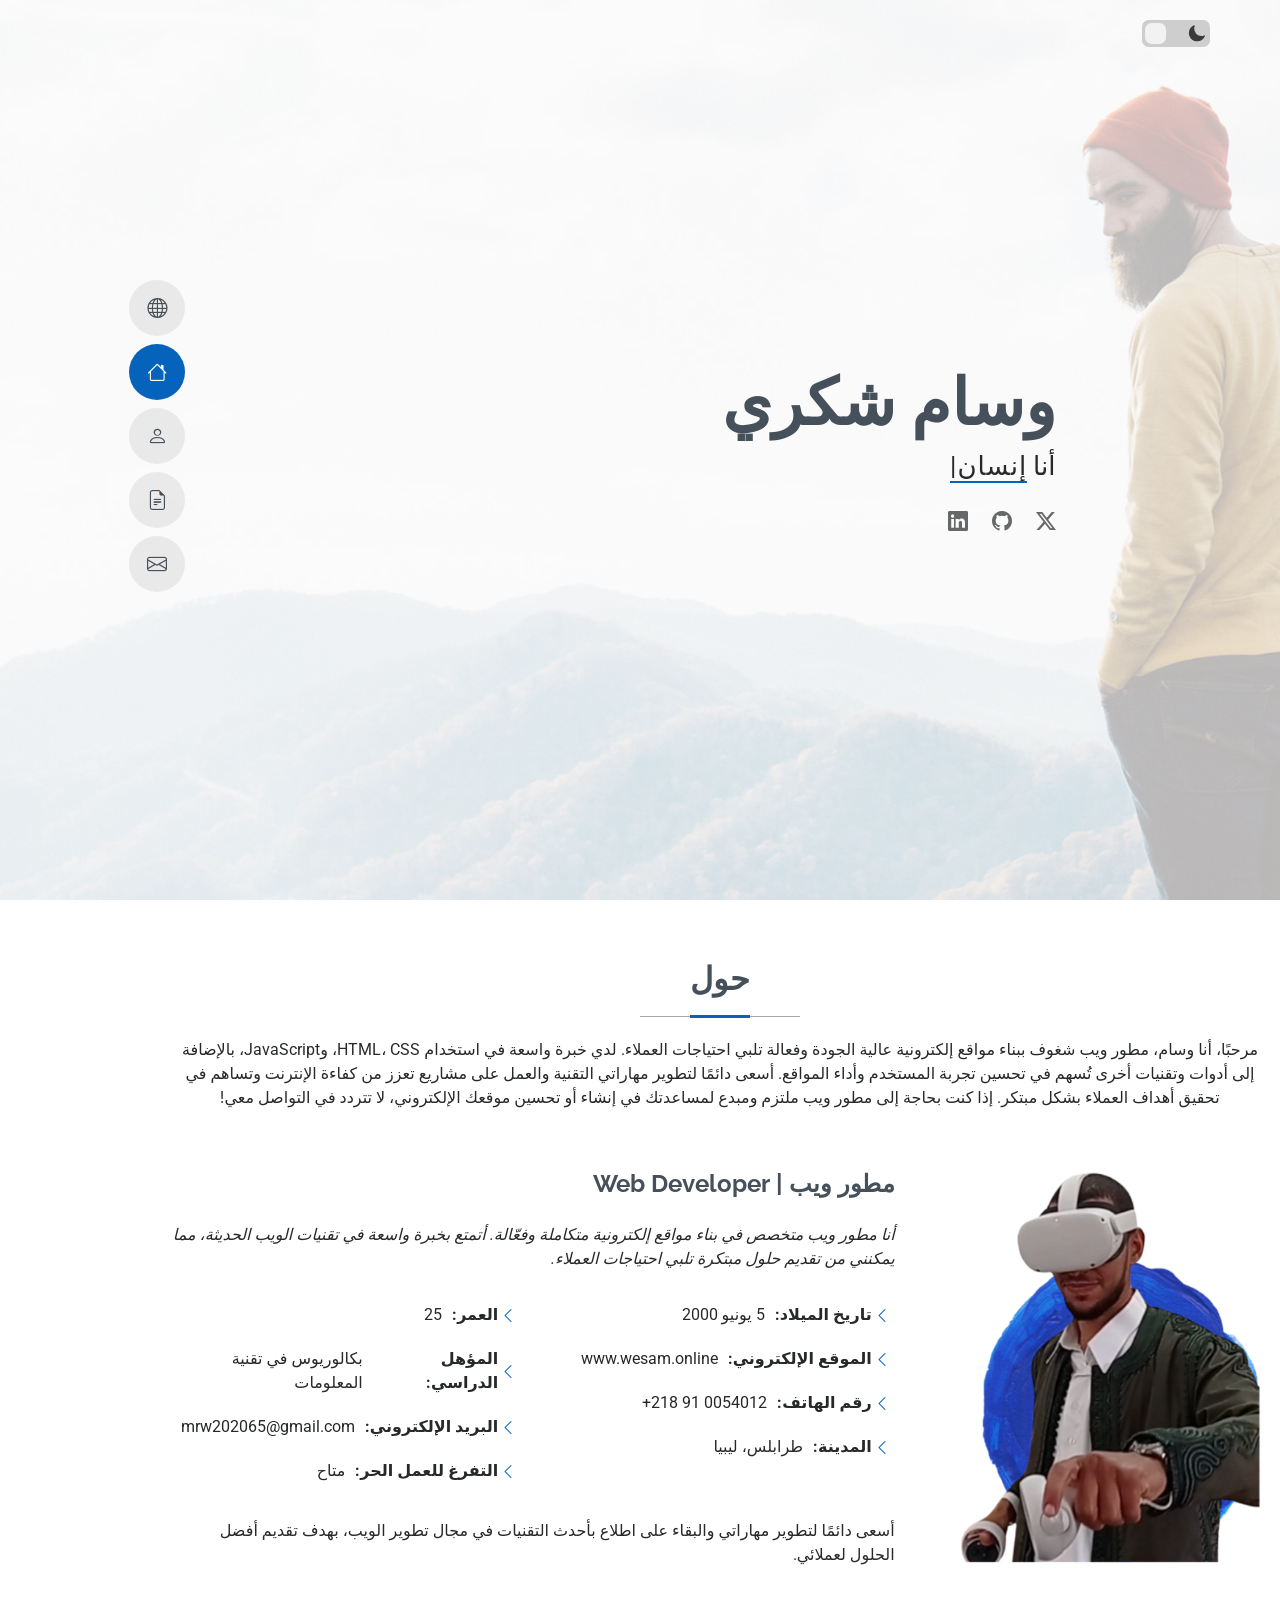
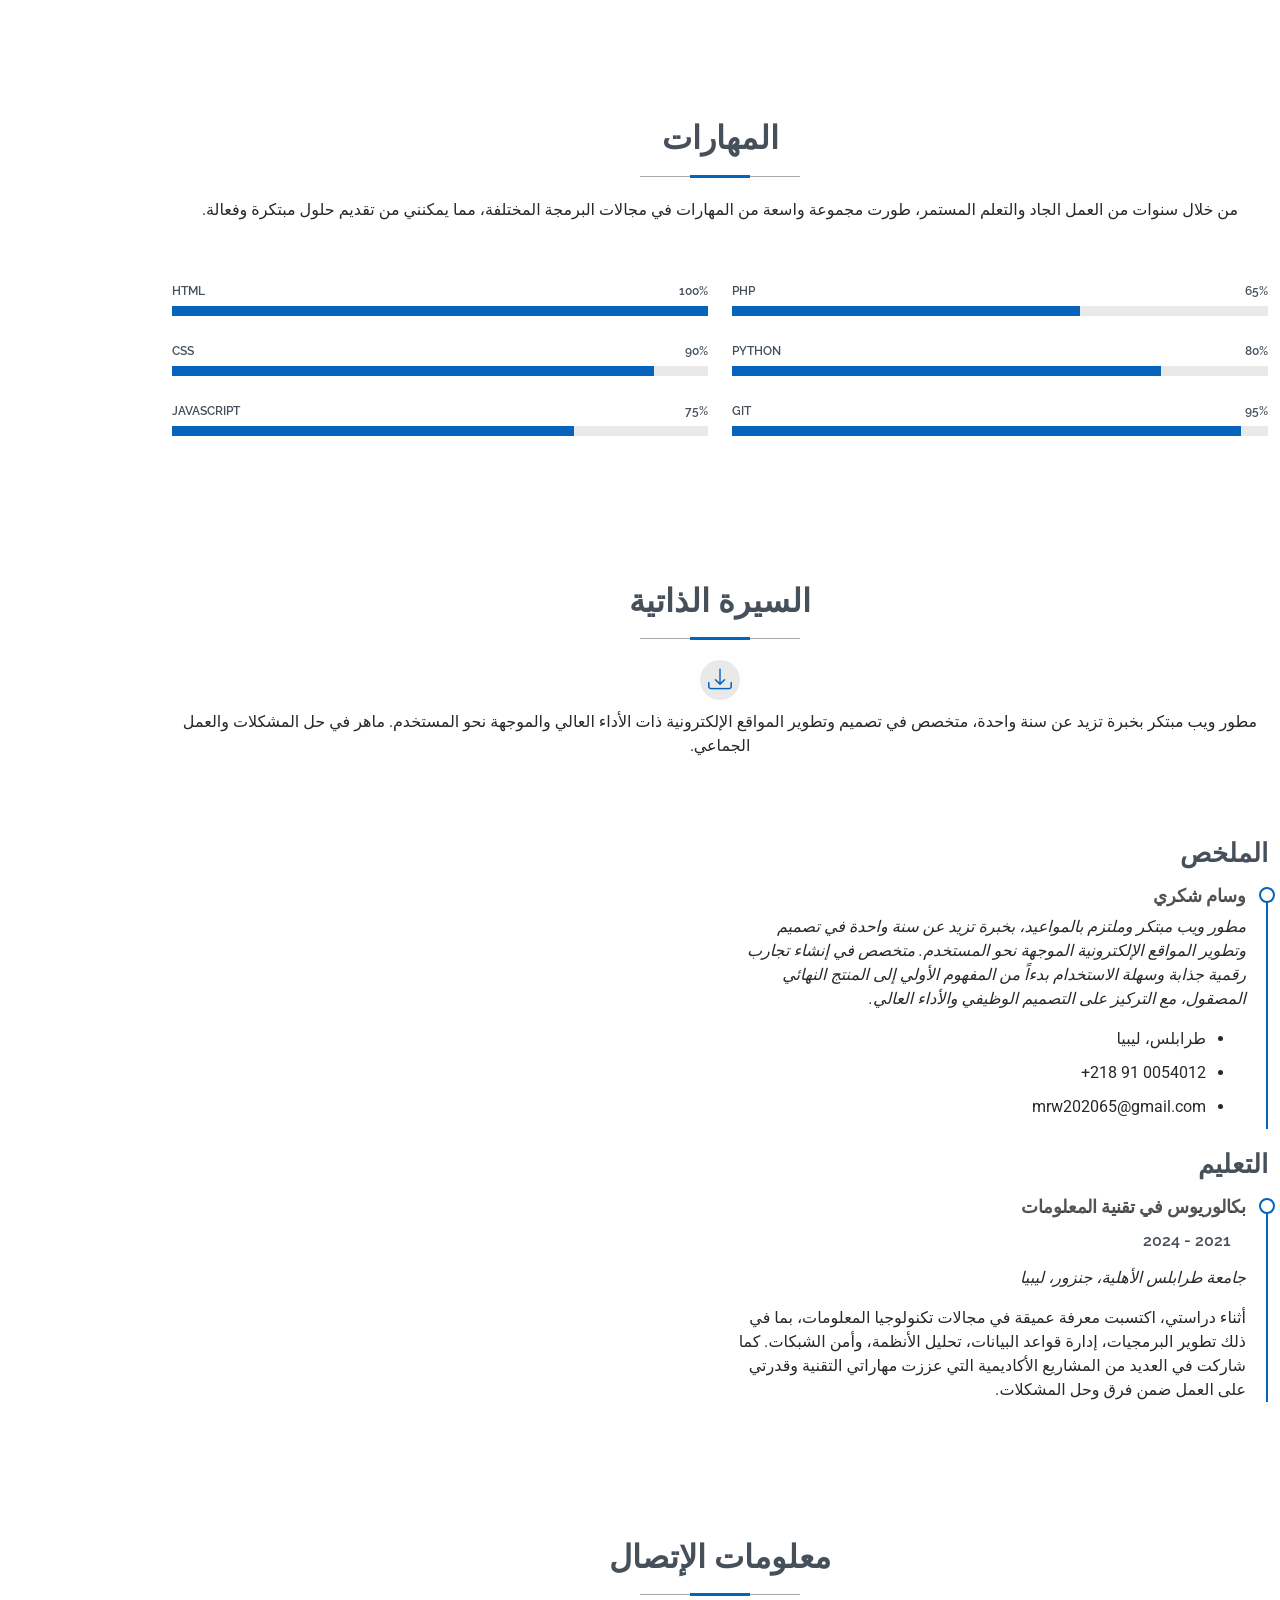
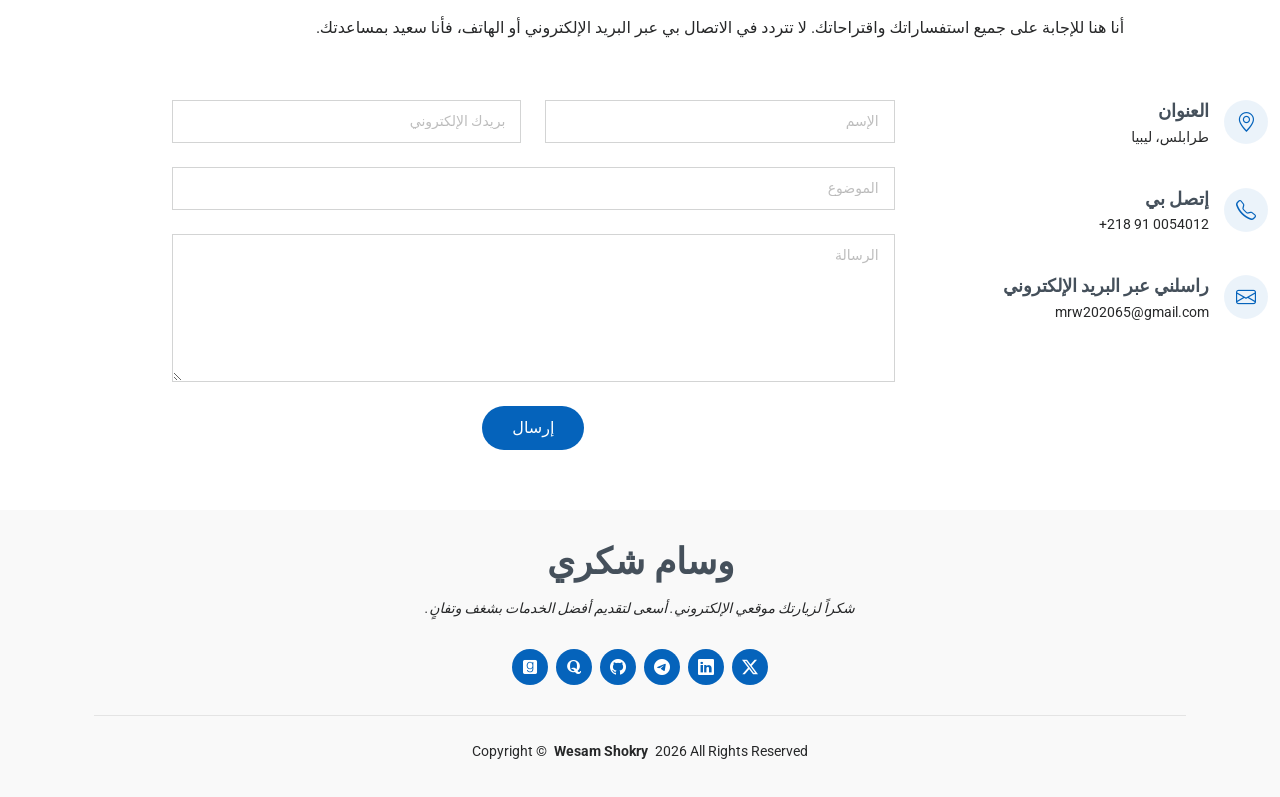
==== commit d8f9f2e5: "update" ====
--- a/ar.html
+++ b/ar.html
@@ -258,7 +258,7 @@
 
       <!-- Section Title -->
       <div class="container section-title" data-aos="fade-up">
-        <h2>السيرة الذاتية</h2><a href="cv/CV 2025.pdf" class="icon resume cv-download" target="_blank" download="Resume" aria-label="Download Resume" title="تحميل السيرة الذاتية"><i class="bi bi-download"></i></a>
+        <h2>السيرة الذاتية</h2><a href="CV/CV 2025.pdf" class="icon resume cv-download" target="_blank" download="Resume" aria-label="Download Resume" title="تحميل السيرة الذاتية"><i class="bi bi-download"></i></a>
         <p class="under-cv">مطور ويب مبتكر بخبرة تزيد عن سنة واحدة، متخصص في تصميم وتطوير المواقع الإلكترونية ذات الأداء العالي والموجهة نحو المستخدم. ماهر في حل المشكلات والعمل الجماعي.</p>
       </div><!-- End Section Title -->
 
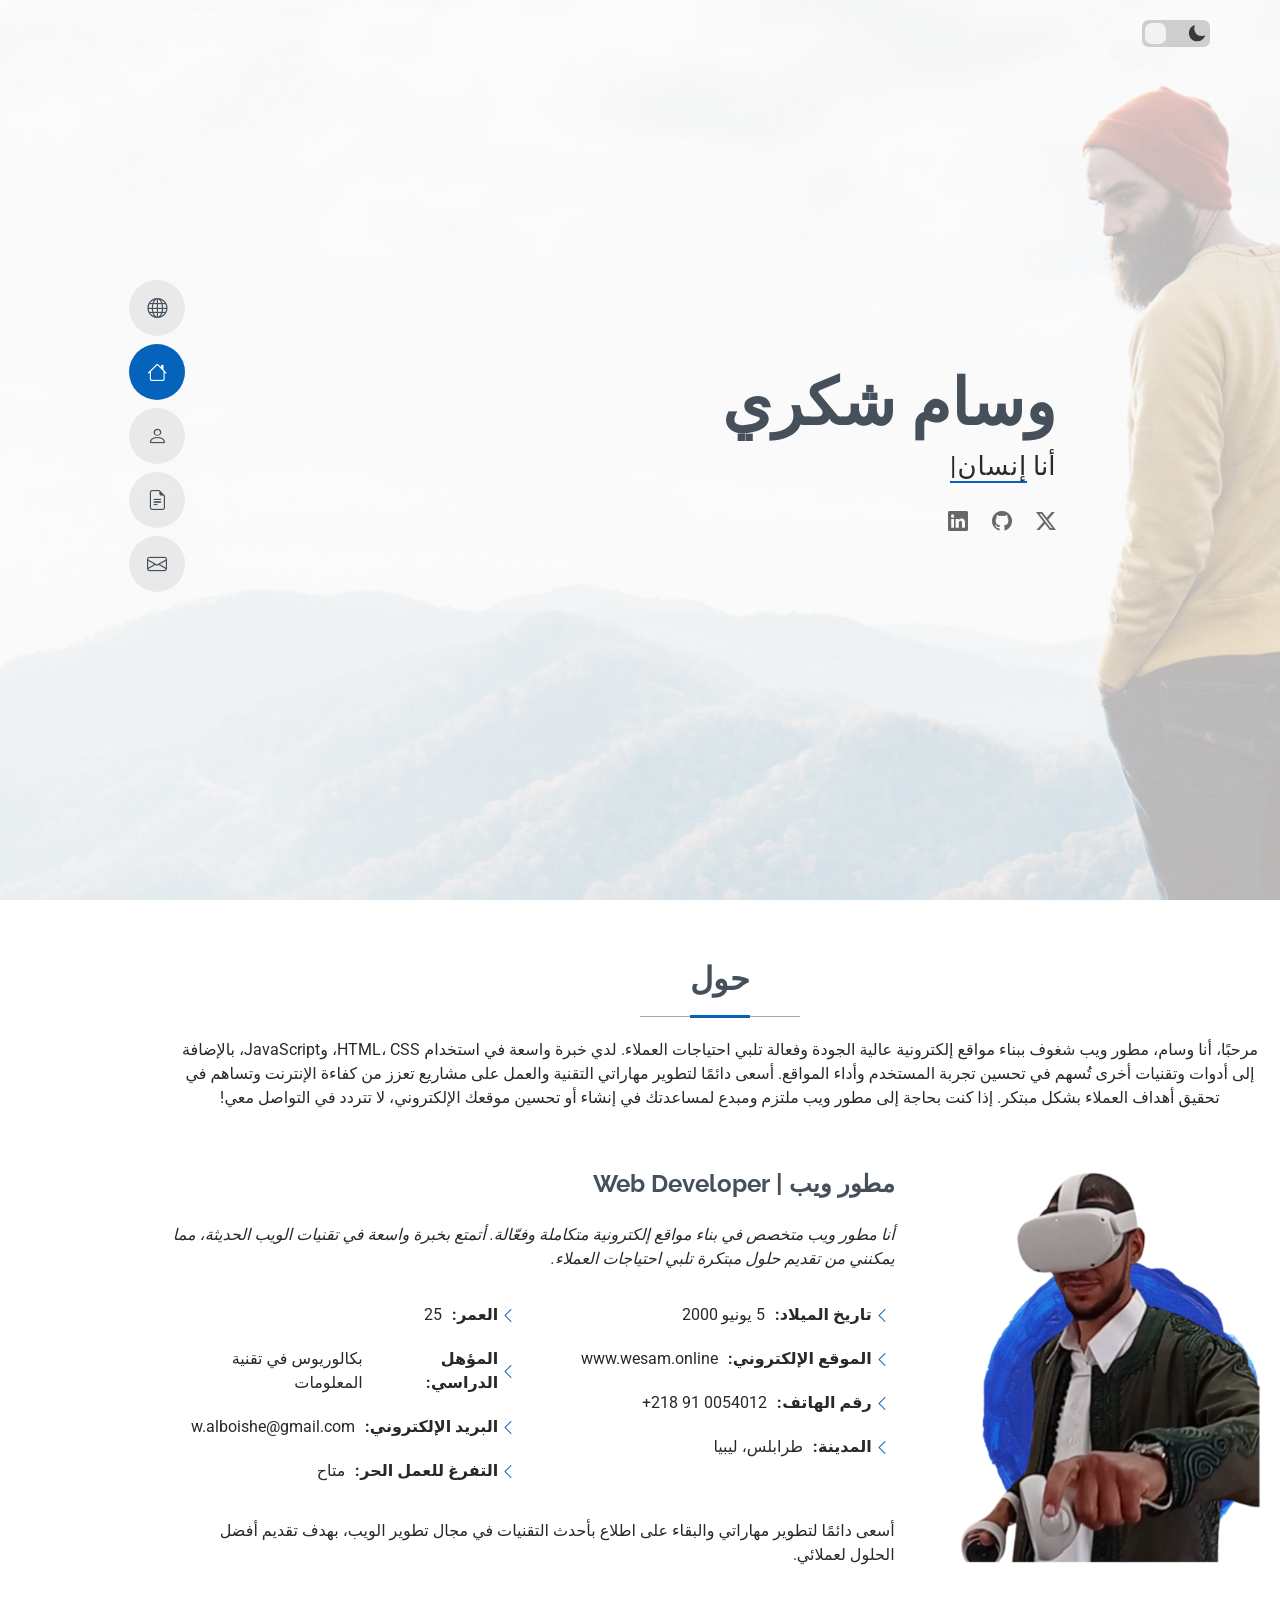
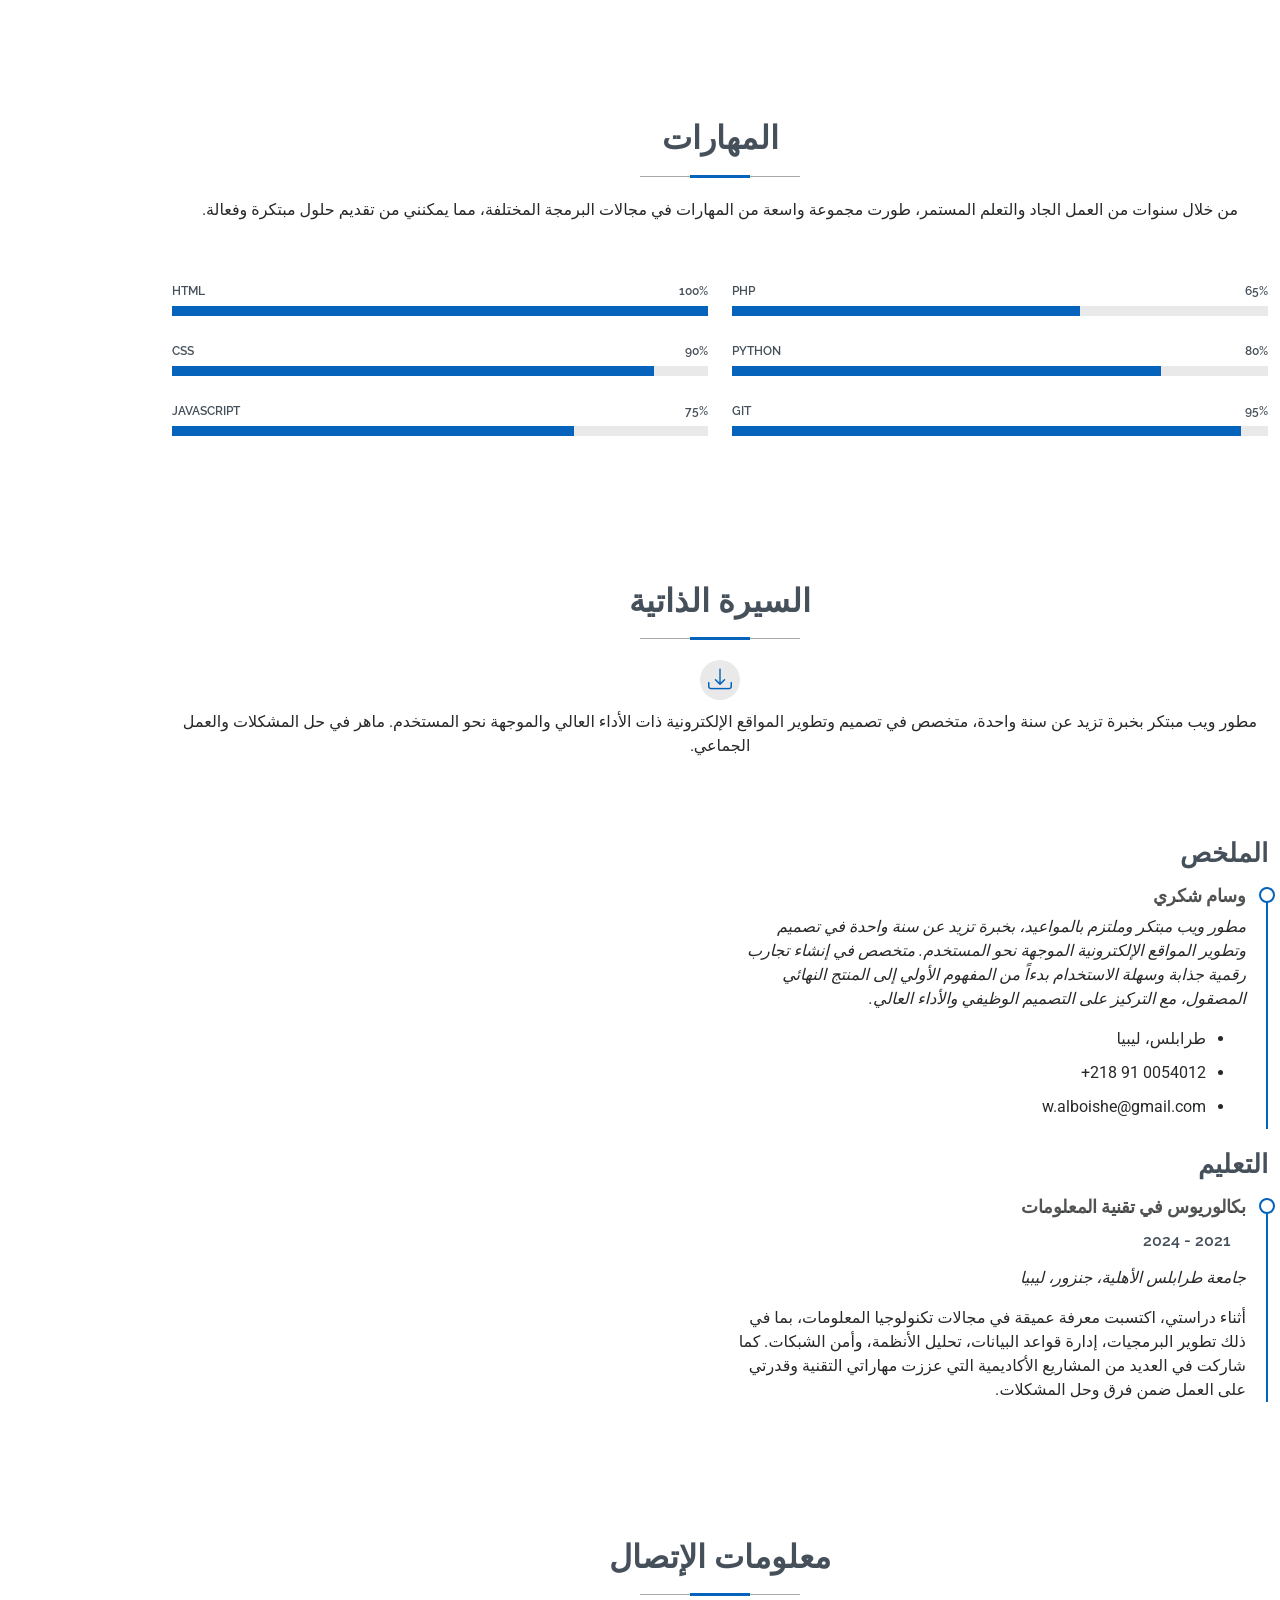
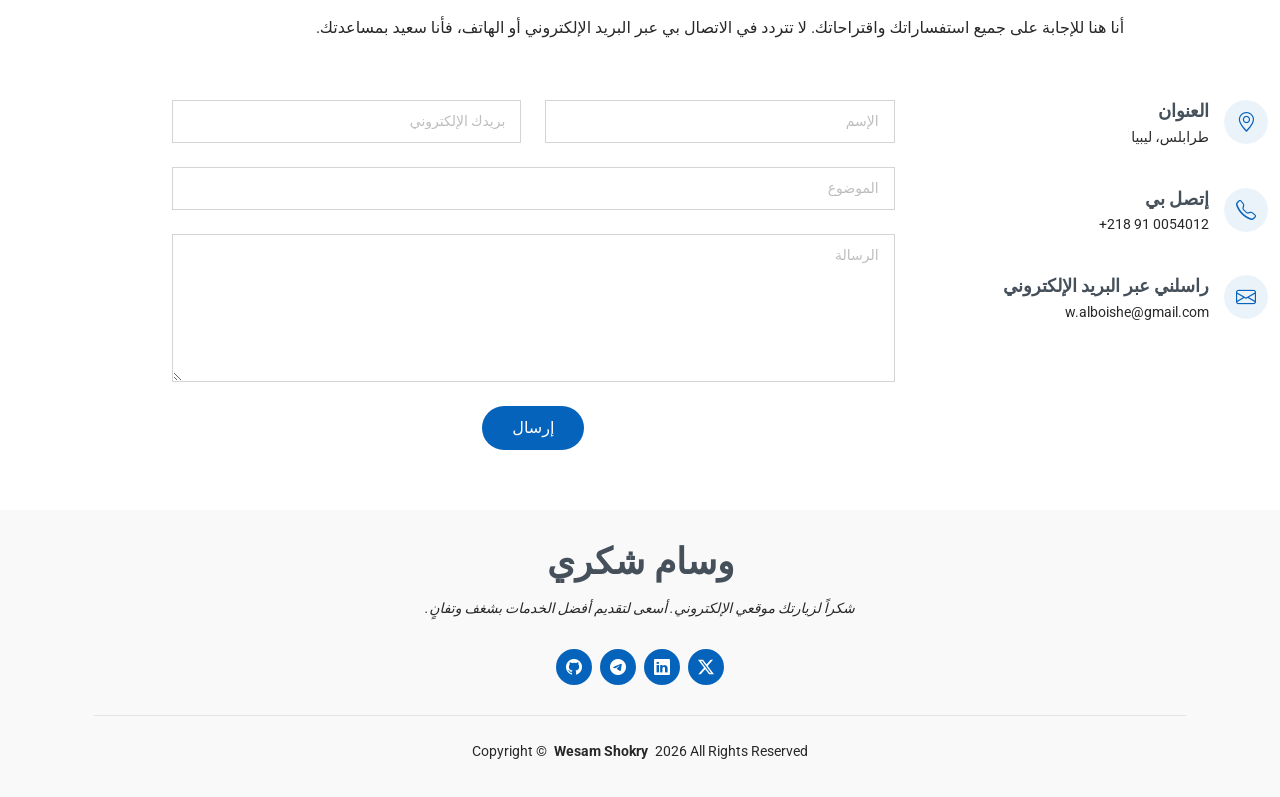
==== commit 4c642751: "Change email address from mrw202065@gmail.com to w.alboishe@gmail.com Updated email address in multi" ====
--- a/ar.html
+++ b/ar.html
@@ -168,7 +168,7 @@
                 <ul>
                   <li><i class="bi bi-chevron-left"></i> <strong class="ar-ul">العمر:</strong> <span>25</span></li>
                   <li><i class="bi bi-chevron-left"></i> <strong class="ar-ul">المؤهل الدراسي:</strong> <span>بكالوريوس في تقنية المعلومات</span></li>
-                  <li><i class="bi bi-chevron-left"></i> <strong class="ar-ul">البريد الإلكتروني:</strong> <span>mrw202065@gmail.com</span></li>
+                  <li><i class="bi bi-chevron-left"></i> <strong class="ar-ul">البريد الإلكتروني:</strong> <span>w.alboishe@gmail.com</span></li>
                   <li><i class="bi bi-chevron-left"></i> <strong class="ar-ul">التفرغ للعمل الحر:</strong> <span>متاح</span></li>
                 </ul>
               </div>
@@ -275,7 +275,7 @@
               <ul>
                 <li>طرابلس، ليبيا</li>
                 <li>0054012 91 218+</li>
-                <li>mrw202065@gmail.com</li>
+                <li>w.alboishe@gmail.com</li>
               </ul>
             </div><!-- End Resume Item -->
 
@@ -338,7 +338,7 @@
               <i class="bi bi-envelope flex-shrink-0 ar-contact"></i>
               <div>
                 <h3>راسلني عبر البريد الإلكتروني</h3>
-                <p>mrw202065@gmail.com</p>
+                <p>w.alboishe@gmail.com</p>
               </div>
             </div><!-- End Info Item -->
 
@@ -503,8 +503,8 @@
         <a href="https://www.linkedin.com/in/wesam-shokry-24a627332" target="_blank" rel="nofollow"><i class="bi bi-linkedin"></i></a>
         <a href="https://t.me/Mr_w_23" target="_blank" rel="nofollow"><i class="bi bi-telegram"></i></a>
         <a href="https://github.com/Wesam-1110111" target="_blank" rel="nofollow"><i class="bi bi-github"></i></a>
-        <a href="https://ar.quora.com/profile/Wesam-Freeman" target="_blank" rel="nofollow"><i class="fab fa-quora"></i></a>
-        <a href="https://www.goodreads.com/user/show/162466451-wesam" target="_blank" rel="nofollow"><i class="fab fa-goodreads"></i></a>
+        <!--<a href="https://ar.quora.com/profile/Wesam-Freeman" target="_blank" rel="nofollow"><i class="fab fa-quora"></i></a>
+        <a href="https://www.goodreads.com/user/show/162466451-wesam" target="_blank" rel="nofollow"><i class="fab fa-goodreads"></i></a>-->
         <!-- **** -->
       </div>
       <div class="container">
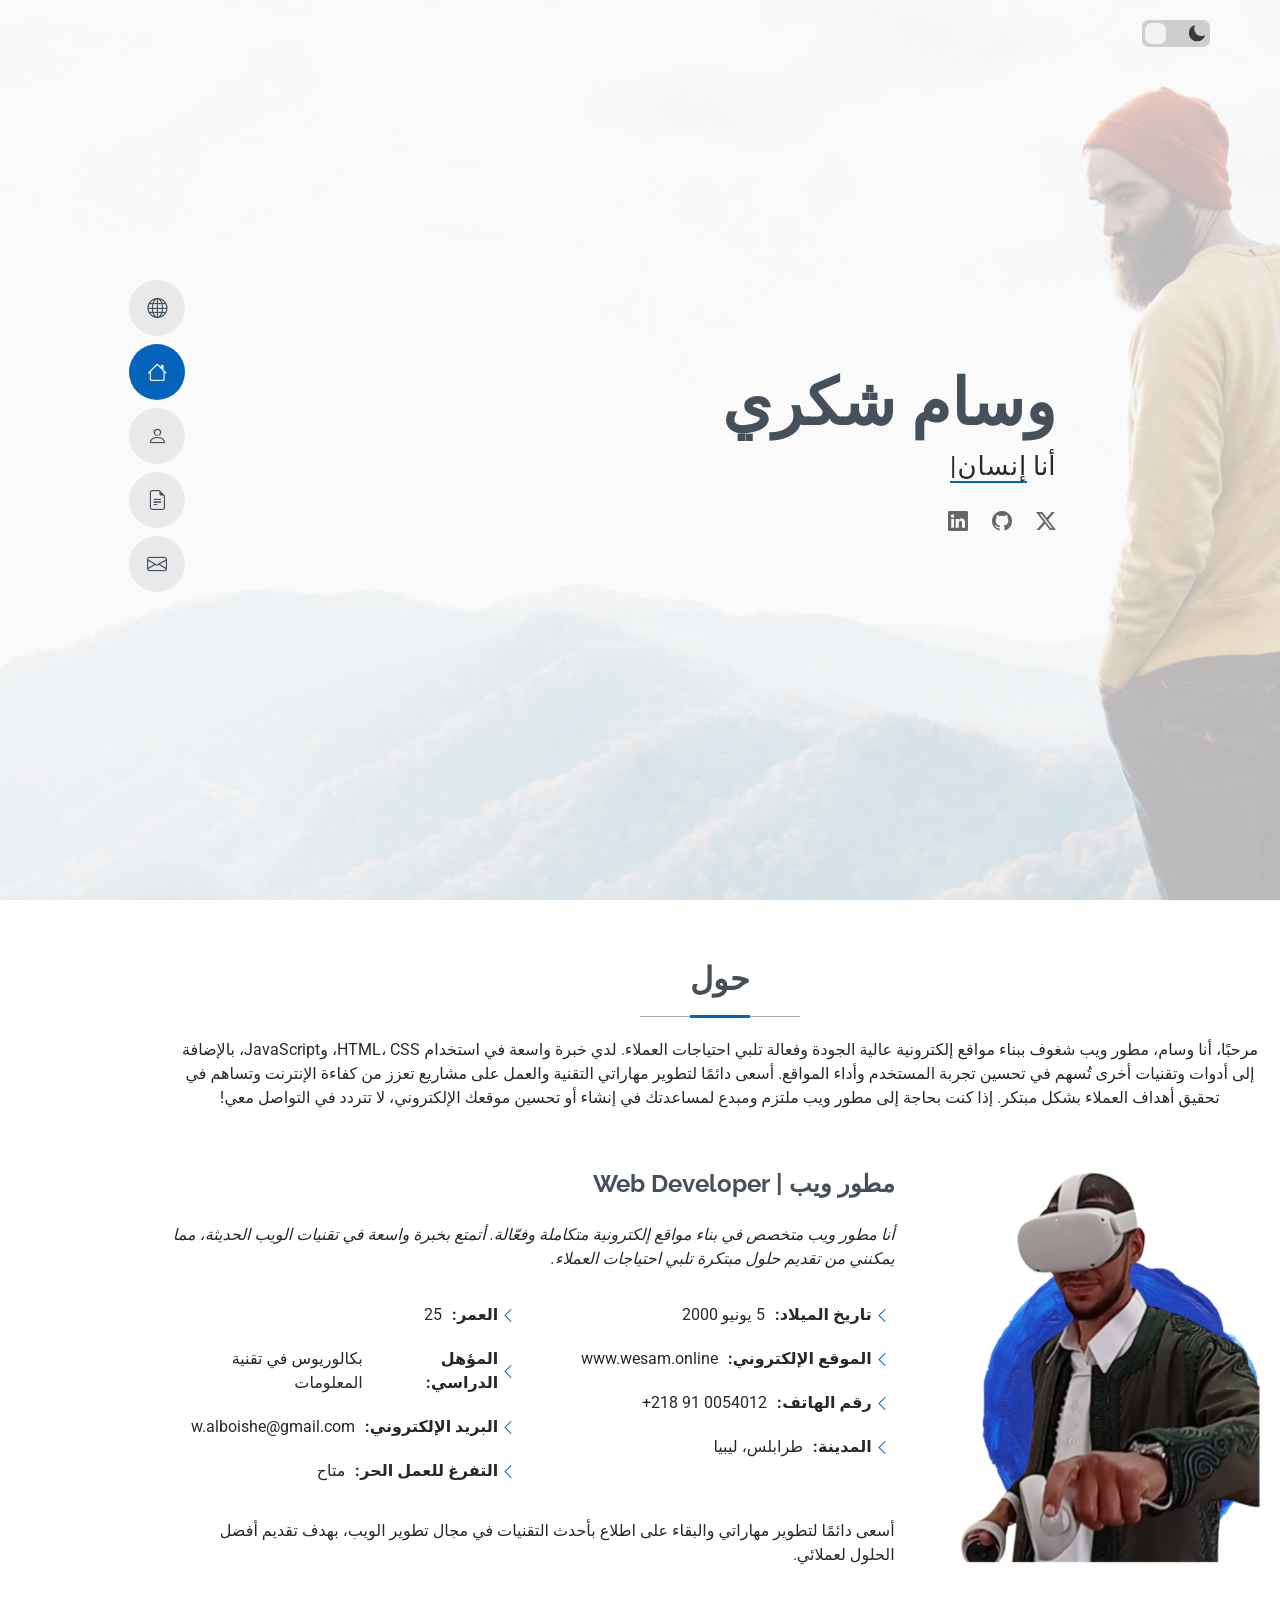
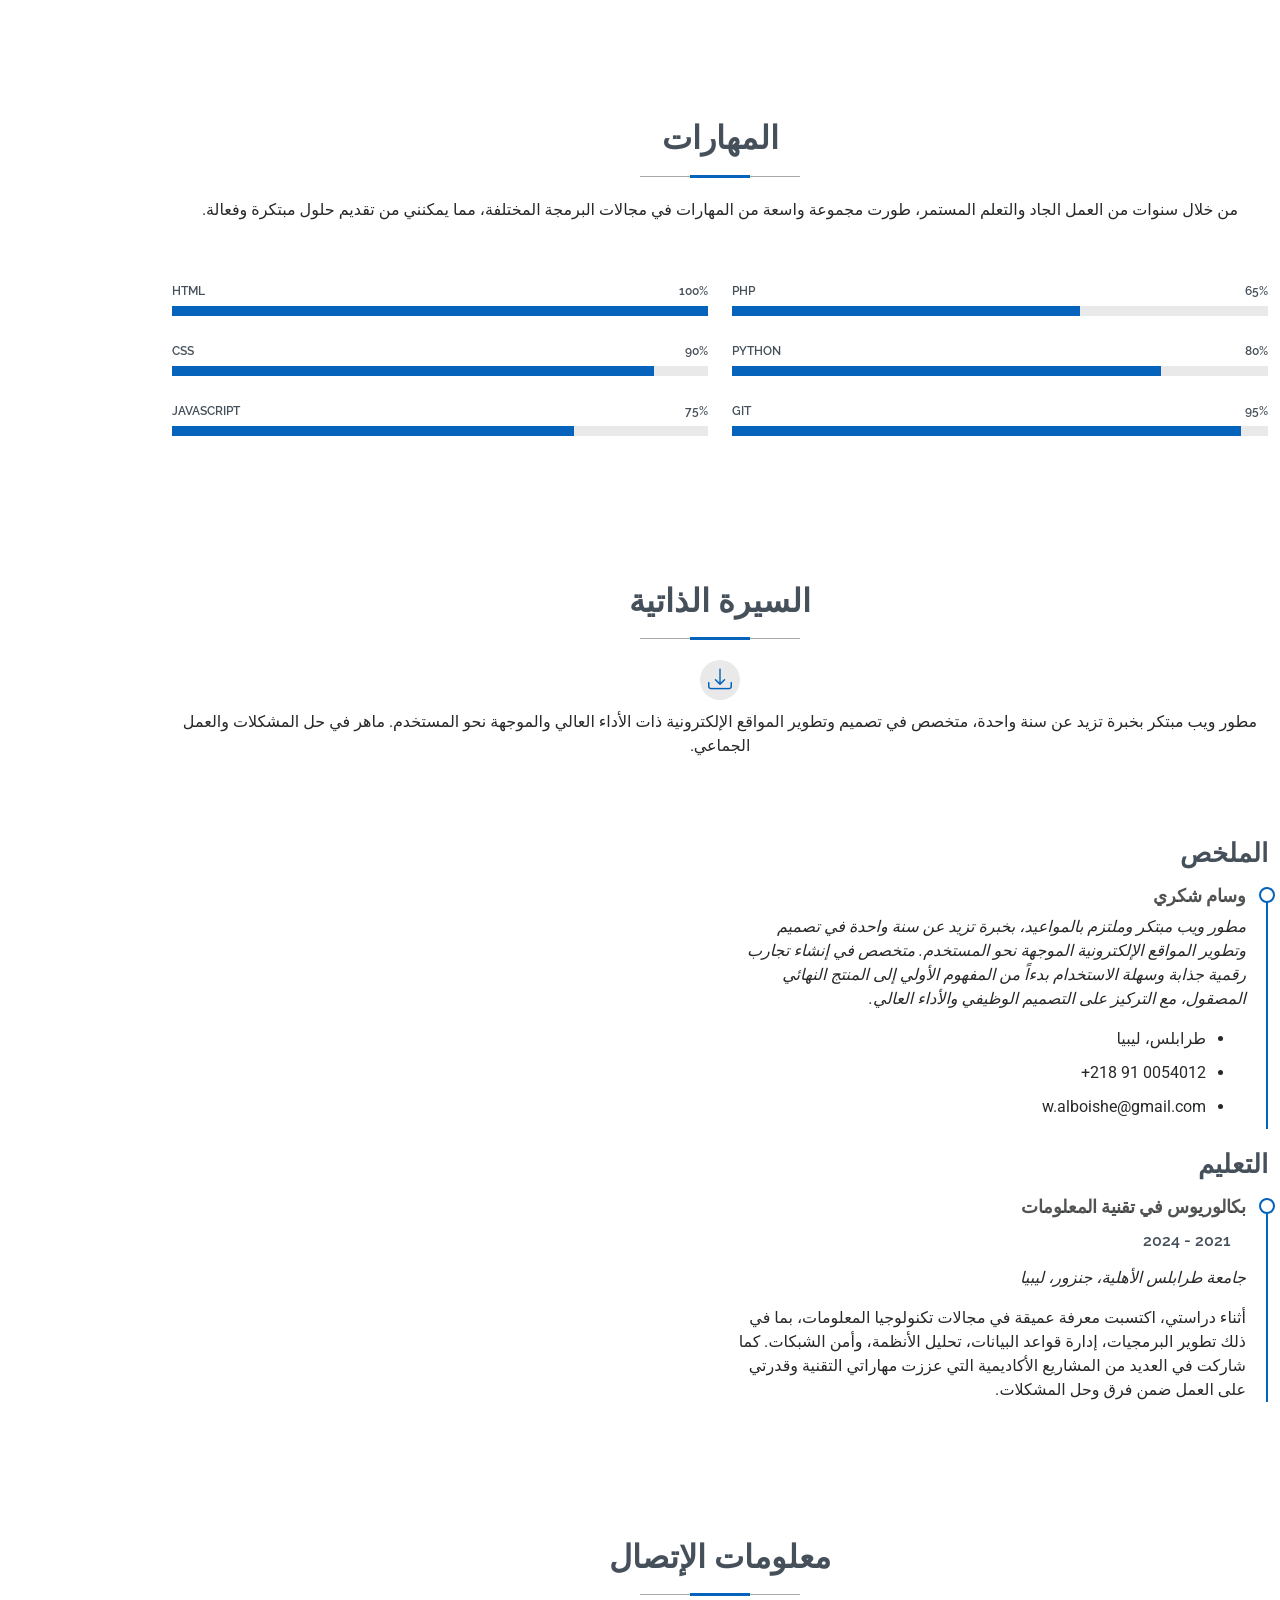
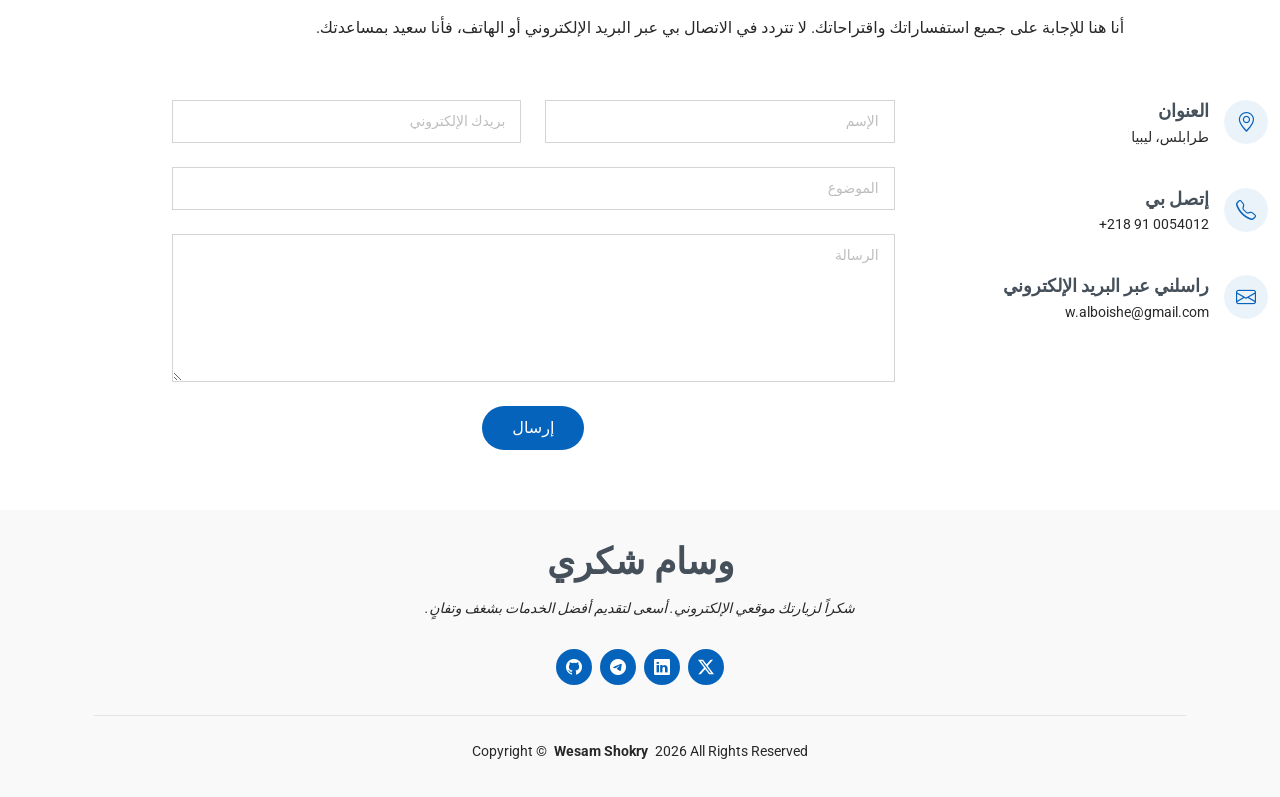
==== commit d3b5dc53: "update the control panel" ====
--- a/ar.html
+++ b/ar.html
@@ -158,18 +158,18 @@
             <div class="row">
               <div class="col-lg-6">
                 <ul>
-                  <li><i class="bi bi-chevron-left"></i> <strong class="ar-ul">تاريخ الميلاد:</strong> <span>5 يونيو 2000</span></li>
-                  <li><i class="bi bi-chevron-left"></i> <strong class="ar-ul">الموقع الإلكتروني:</strong> <span>www.wesam.online</span></li>
-                  <li><i class="bi bi-chevron-left"></i> <strong class="ar-ul">رقم الهاتف:</strong> <span dir="ltr">+218 91 0054012</span></li>
-                  <li><i class="bi bi-chevron-left"></i> <strong class="ar-ul">المدينة:</strong> <span>طرابلس، ليبيا</span></li>
+                  <li><i class="bi bi-chevron-left"></i> <strong class="ar-ul">تاريخ الميلاد:</strong> <span data-birthday>5 يونيو 2000</span></li>
+                  <li><i class="bi bi-chevron-left"></i> <strong class="ar-ul">الموقع الإلكتروني:</strong> <span data-website>www.wesam.online</span></li>
+                  <li><i class="bi bi-chevron-left"></i> <strong class="ar-ul">رقم الهاتف:</strong> <span dir="ltr" data-phone>+218 91 0054012</span></li>
+                  <li><i class="bi bi-chevron-left"></i> <strong class="ar-ul">المدينة:</strong> <span data-address>طرابلس، ليبيا</span></li>
                 </ul>
               </div>
               <div class="col-lg-6">
                 <ul>
-                  <li><i class="bi bi-chevron-left"></i> <strong class="ar-ul">العمر:</strong> <span>25</span></li>
-                  <li><i class="bi bi-chevron-left"></i> <strong class="ar-ul">المؤهل الدراسي:</strong> <span>بكالوريوس في تقنية المعلومات</span></li>
-                  <li><i class="bi bi-chevron-left"></i> <strong class="ar-ul">البريد الإلكتروني:</strong> <span>w.alboishe@gmail.com</span></li>
-                  <li><i class="bi bi-chevron-left"></i> <strong class="ar-ul">التفرغ للعمل الحر:</strong> <span>متاح</span></li>
+                  <li><i class="bi bi-chevron-left"></i> <strong class="ar-ul">العمر:</strong> <span data-age>25</span></li>
+                  <li><i class="bi bi-chevron-left"></i> <strong class="ar-ul">المؤهل الدراسي:</strong> <span data-degree>بكالوريوس في تقنية المعلومات</span></li>
+                  <li><i class="bi bi-chevron-left"></i> <strong class="ar-ul">البريد الإلكتروني:</strong> <span data-email>w.alboishe@gmail.com</span></li>
+                  <li><i class="bi bi-chevron-left"></i> <strong class="ar-ul">التفرغ للعمل الحر:</strong> <span data-freelance>متاح</span></li>
                 </ul>
               </div>
             </div>
@@ -273,9 +273,9 @@
               <h4>وسام شكري</h4>
               <p><em>مطور ويب مبتكر وملتزم بالمواعيد، بخبرة تزيد عن سنة واحدة في تصميم وتطوير المواقع الإلكترونية الموجهة نحو المستخدم. متخصص في إنشاء تجارب رقمية جذابة وسهلة الاستخدام بدءاً من المفهوم الأولي إلى المنتج النهائي المصقول، مع التركيز على التصميم الوظيفي والأداء العالي.</em></p>
               <ul>
-                <li>طرابلس، ليبيا</li>
-                <li>0054012 91 218+</li>
-                <li>w.alboishe@gmail.com</li>
+                <li data-address>طرابلس، ليبيا</li>
+                <li data-phone>0054012 91 218+</li>
+                <li data-email>w.alboishe@gmail.com</li>
               </ul>
             </div><!-- End Resume Item -->
 
@@ -322,7 +322,7 @@
               <i class="bi bi-geo-alt flex-shrink-0 ar-contact"></i>
               <div>
                 <h3>العنوان</h3>
-                <p>طرابلس، ليبيا</p>
+                <p data-address>طرابلس، ليبيا</p>
               </div>
             </div><!-- End Info Item -->
 
@@ -330,7 +330,7 @@
               <i class="bi bi-telephone flex-shrink-0 ar-contact"></i>
               <div>
                 <h3>إتصل بي</h3>
-                <p dir="ltr">+218 91 0054012</p>
+                <p dir="ltr" data-phone>+218 91 0054012</p>
               </div>
             </div><!-- End Info Item -->
 
@@ -338,7 +338,7 @@
               <i class="bi bi-envelope flex-shrink-0 ar-contact"></i>
               <div>
                 <h3>راسلني عبر البريد الإلكتروني</h3>
-                <p>w.alboishe@gmail.com</p>
+                <p data-email>w.alboishe@gmail.com</p>
               </div>
             </div><!-- End Info Item -->
 
@@ -541,6 +541,8 @@
   <script src="assets/js/main.js"></script>
   <!-- Dark Theme JS -->
   <script src="assets/js/dark.js"></script>
+  <!-- Control Panel -->
+  <script type="assets/js/control_panel.js"></script>
 
 </body>
 
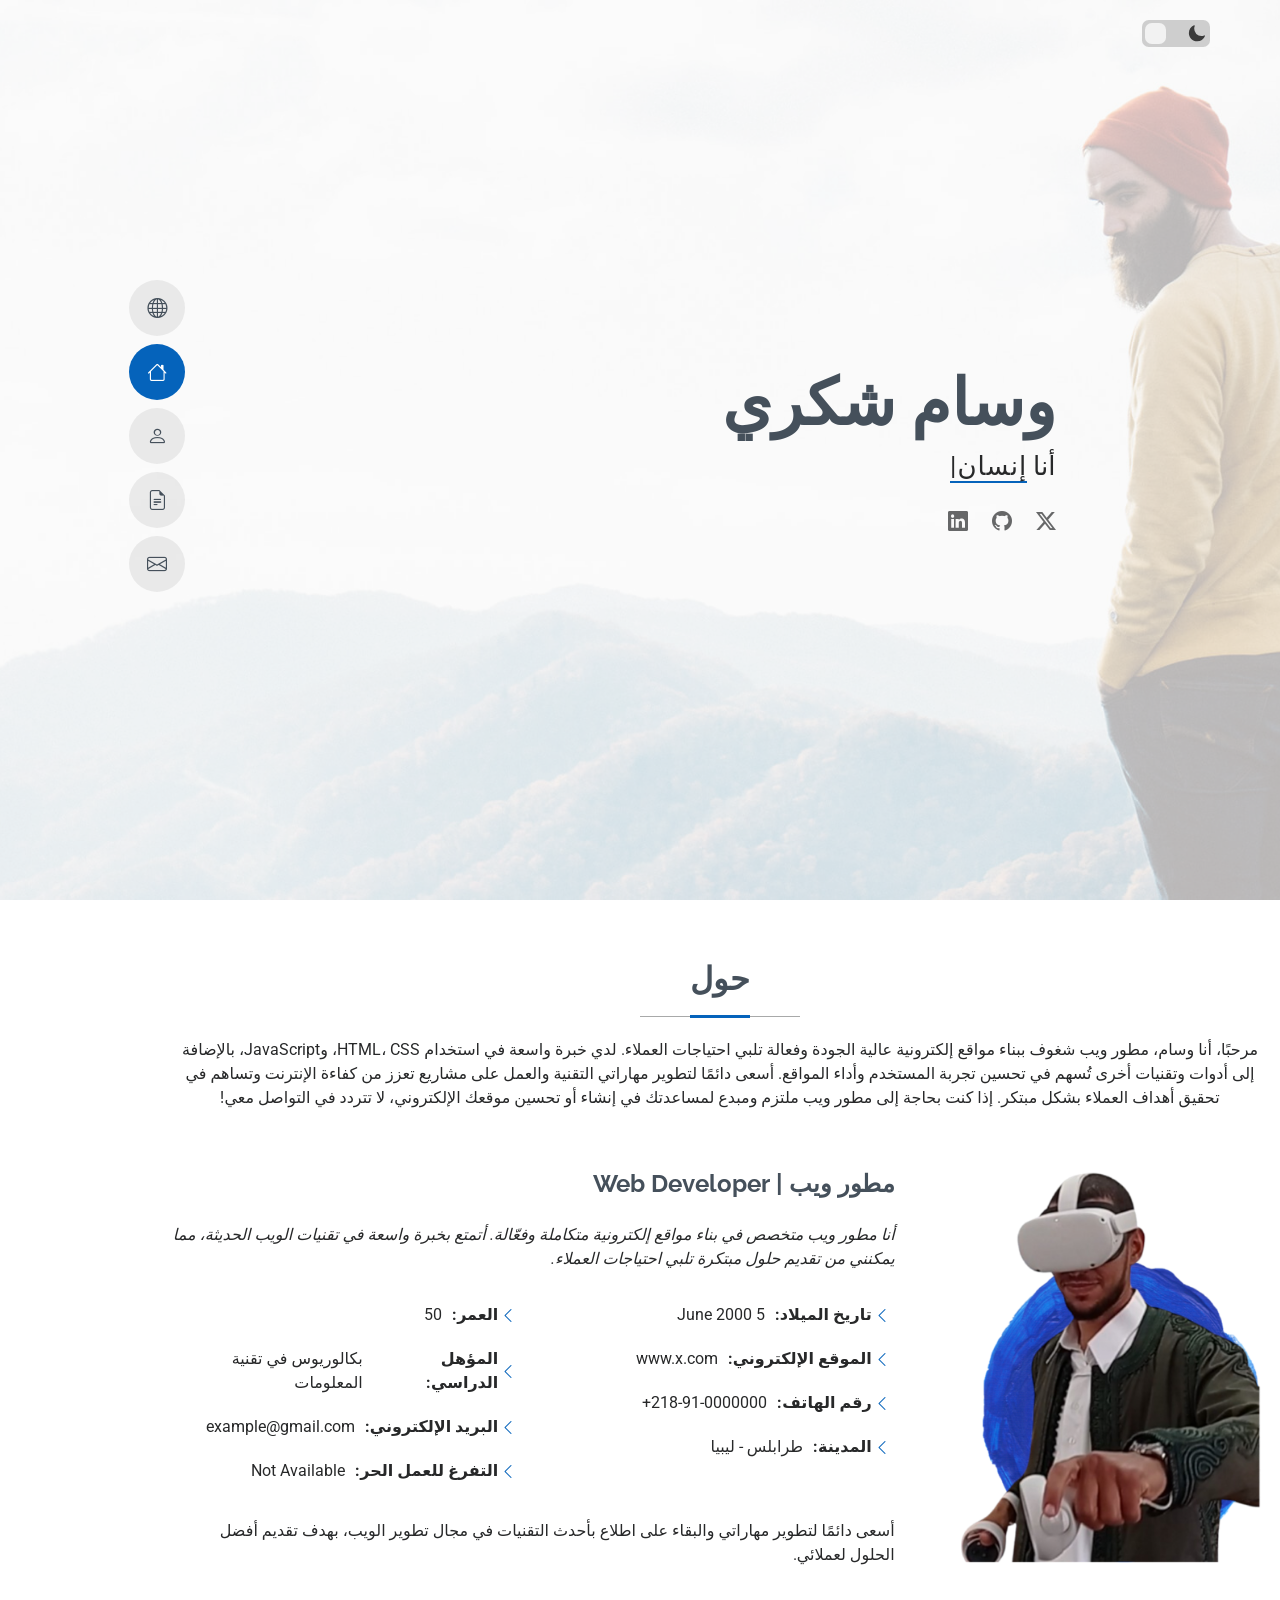
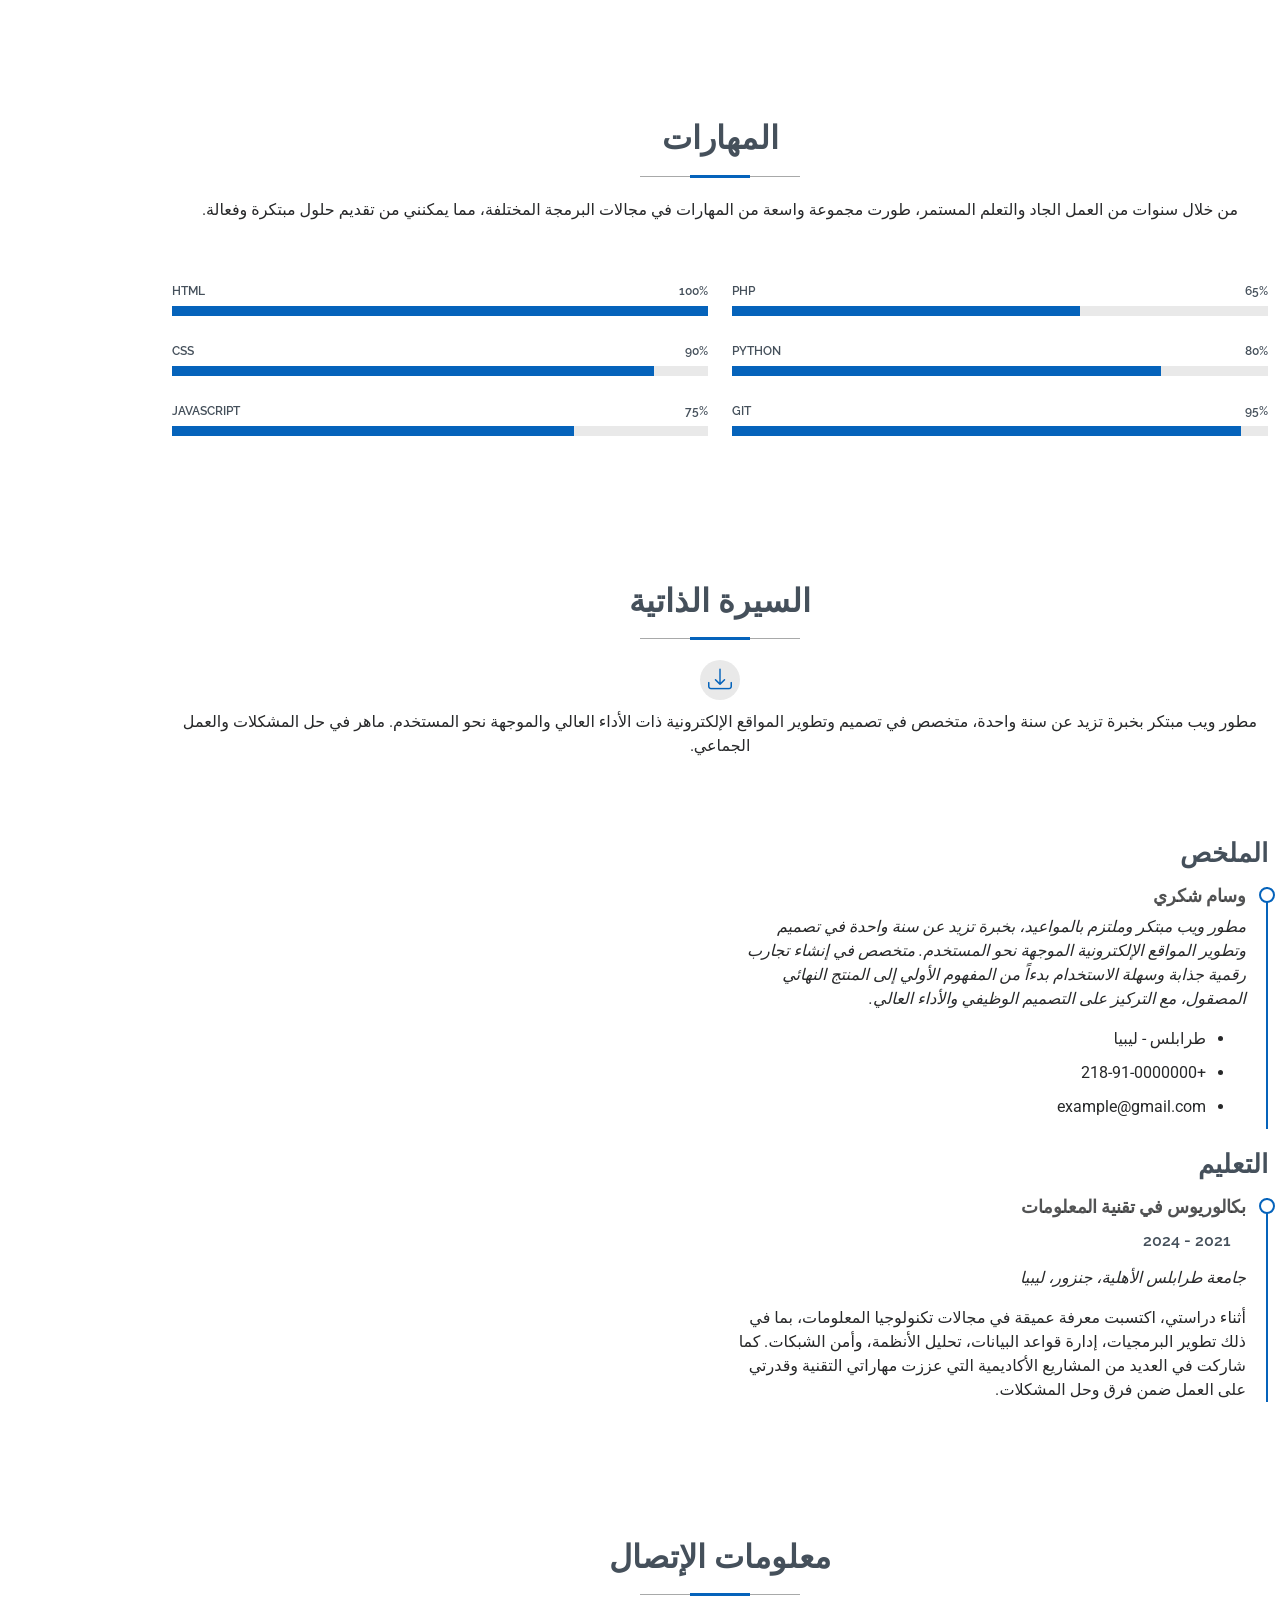
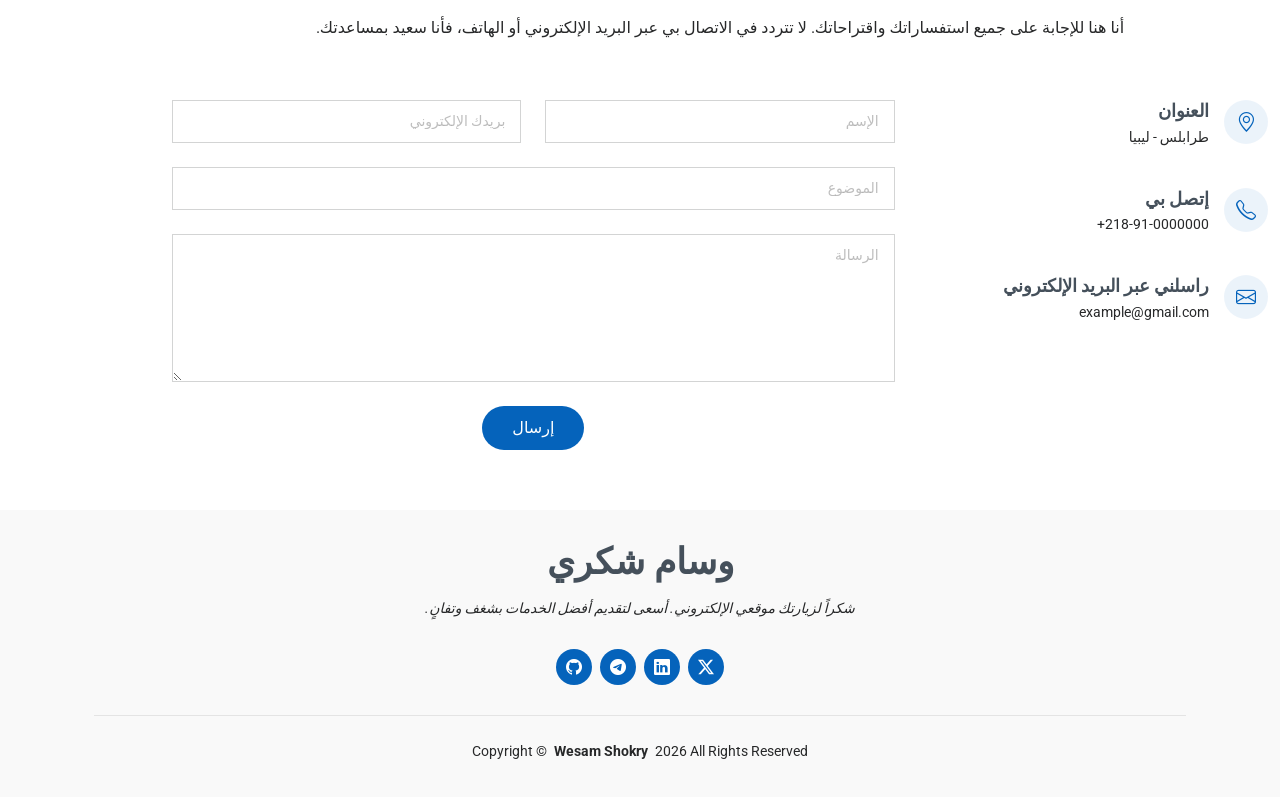
==== commit f9860fa0: "update the control panel" ====
--- a/ar.html
+++ b/ar.html
@@ -542,7 +542,7 @@
   <!-- Dark Theme JS -->
   <script src="assets/js/dark.js"></script>
   <!-- Control Panel -->
-  <script type="assets/js/control_panel.js"></script>
+  <script src="assets/js/control_panel.js"></script>
 
 </body>
 
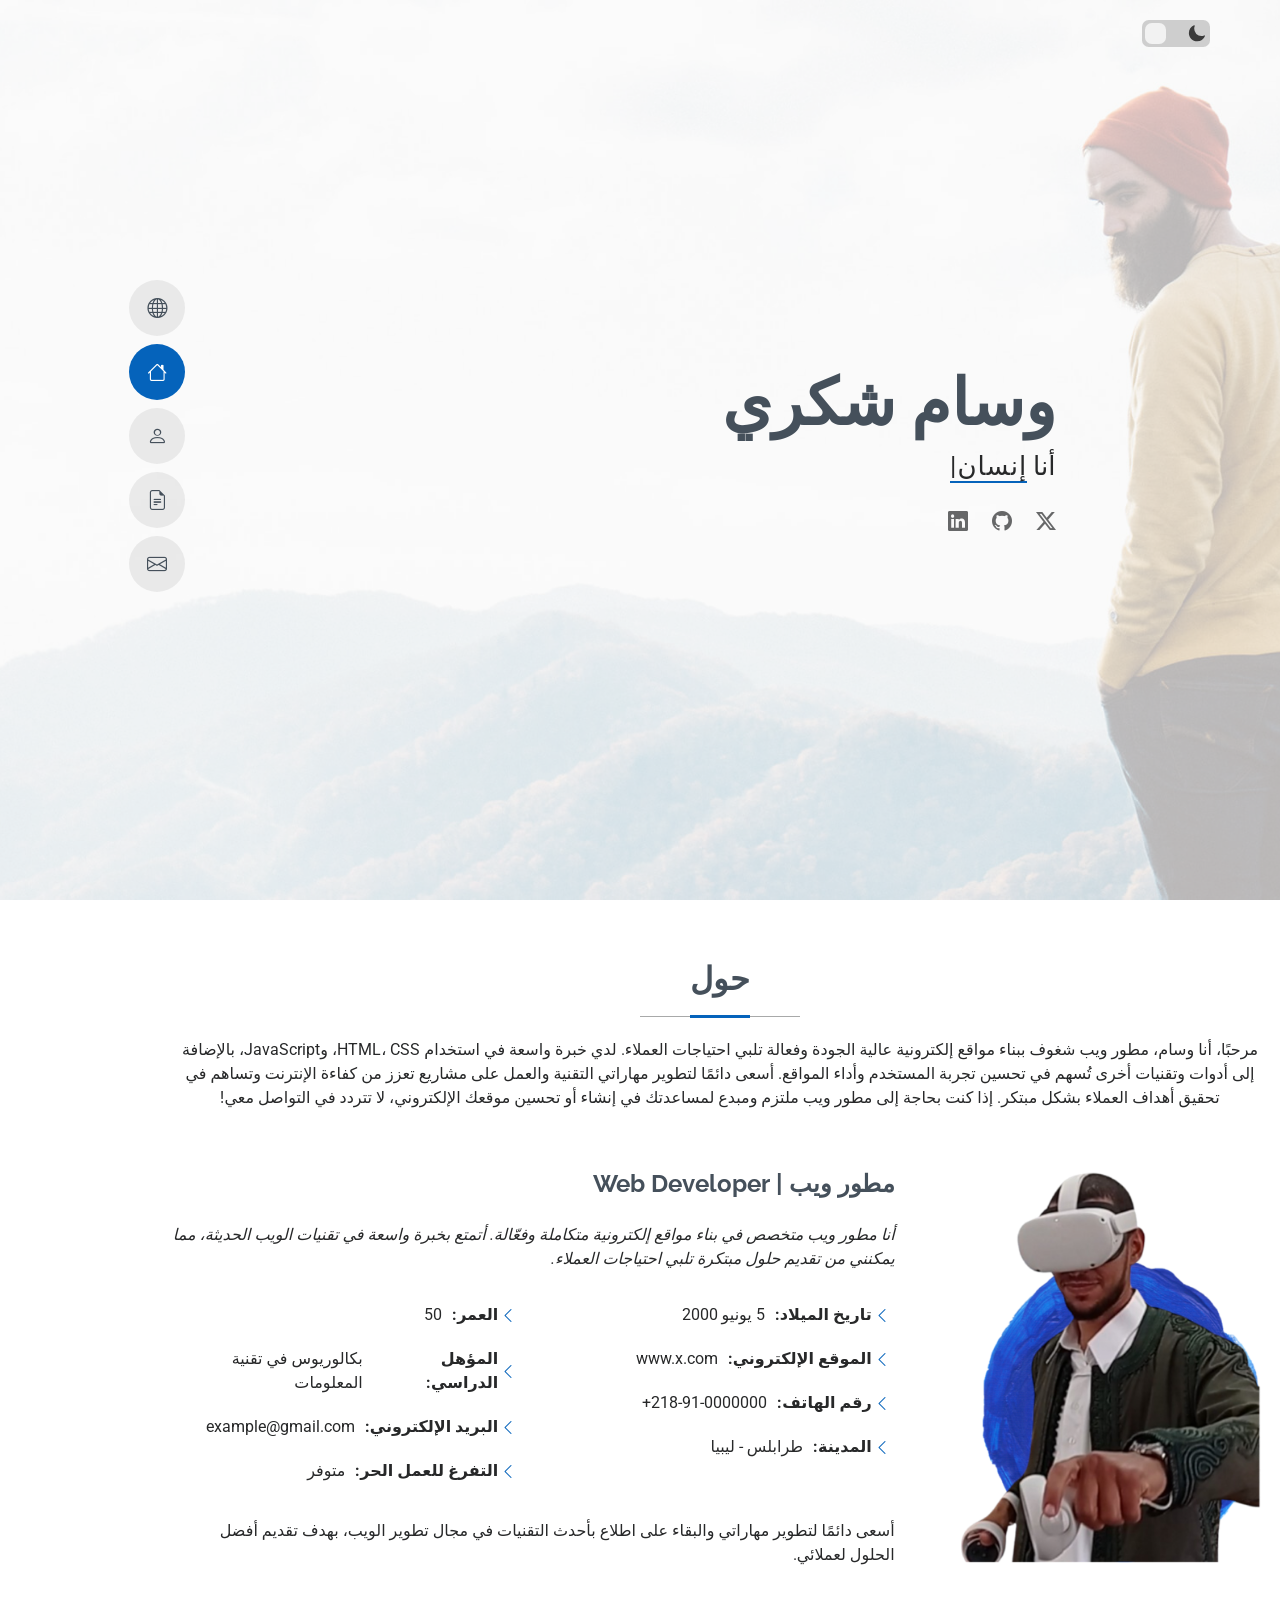
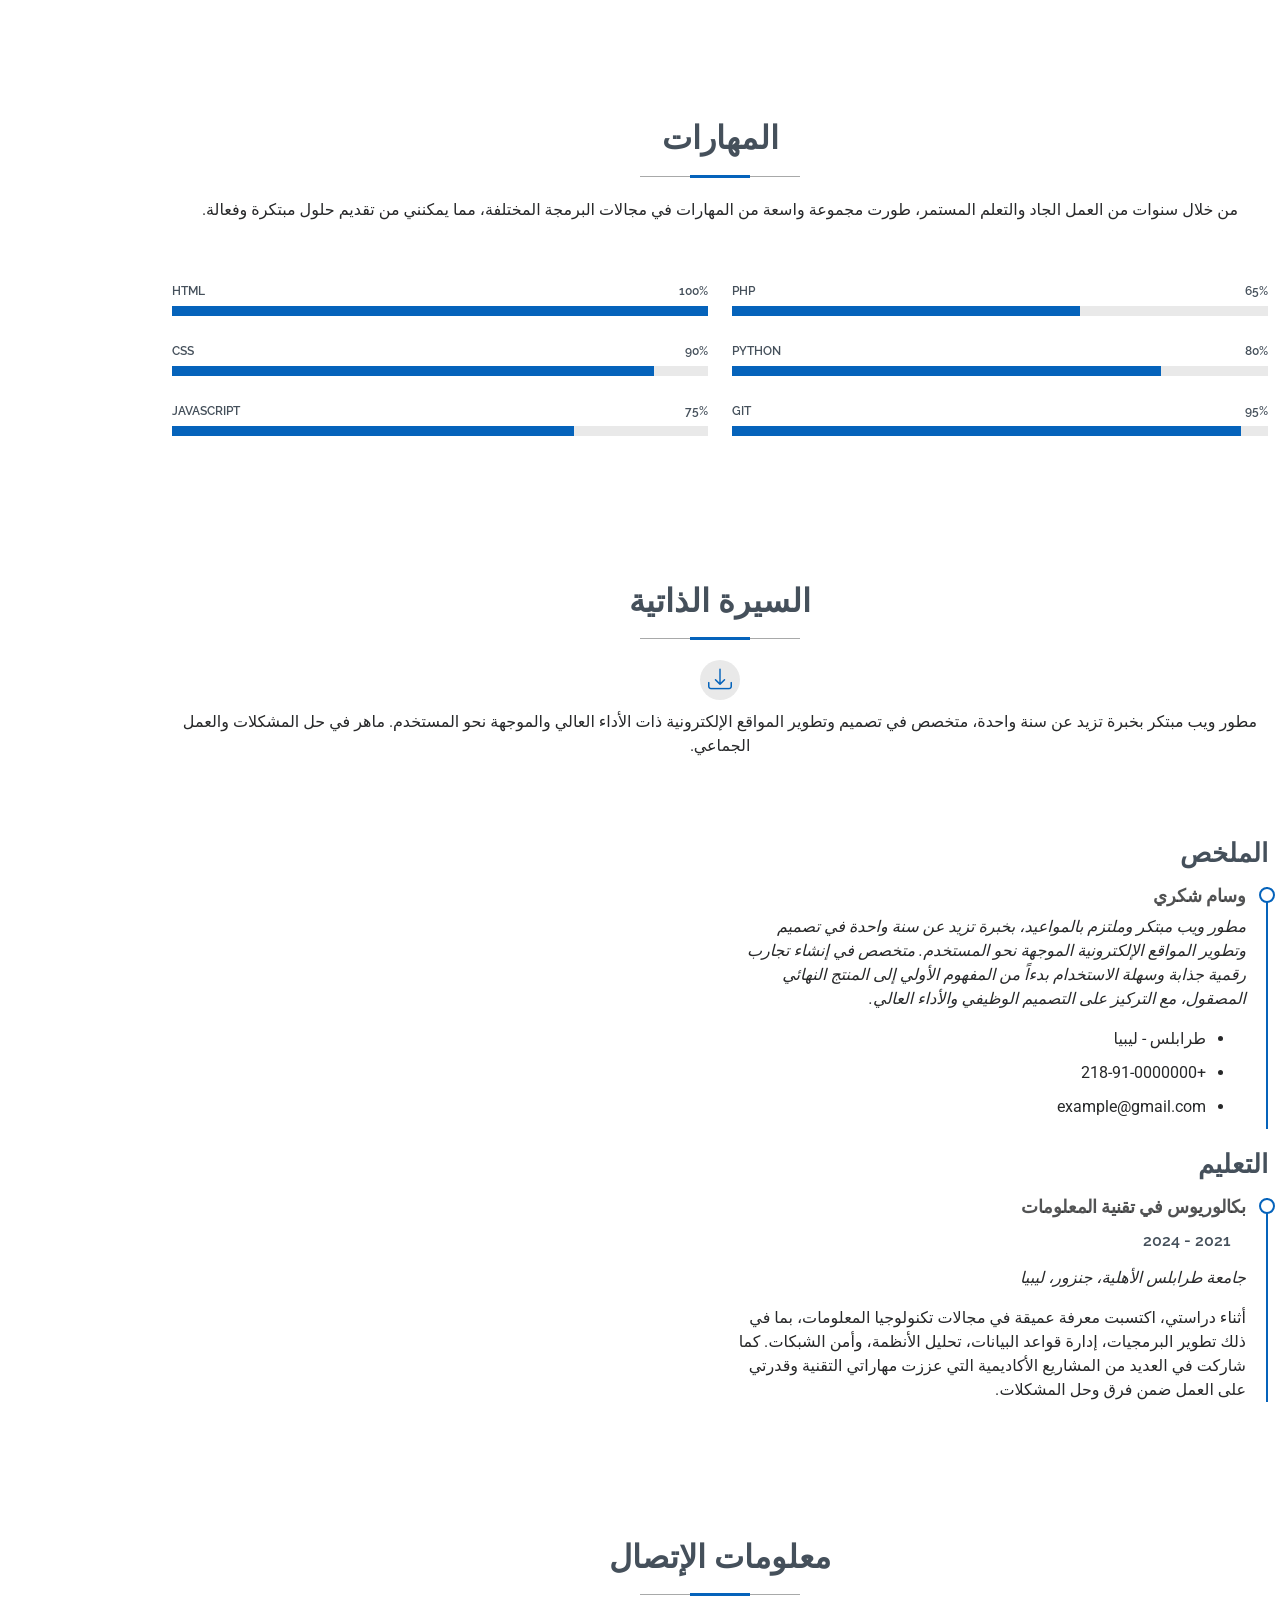
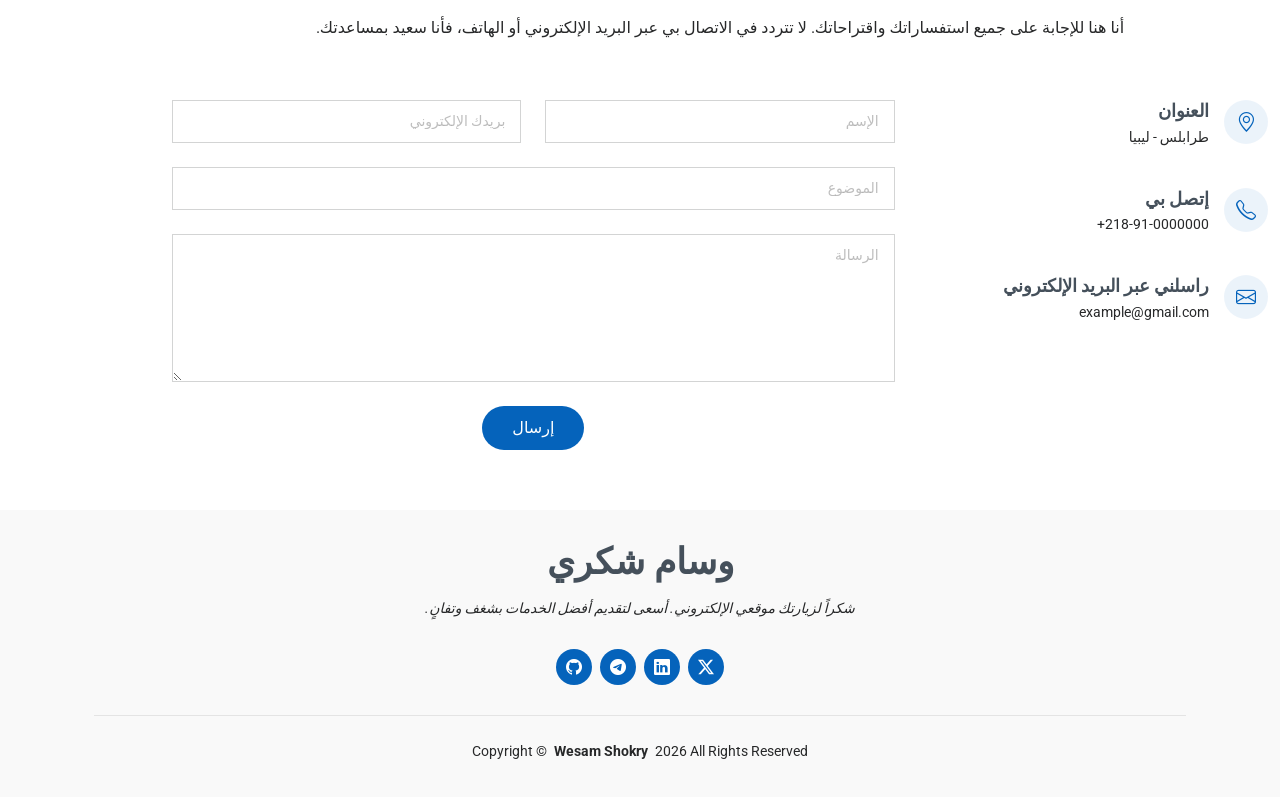
==== commit 86e0dfb9: "update the control panel" ====
--- a/ar.html
+++ b/ar.html
@@ -158,18 +158,18 @@
             <div class="row">
               <div class="col-lg-6">
                 <ul>
-                  <li><i class="bi bi-chevron-left"></i> <strong class="ar-ul">تاريخ الميلاد:</strong> <span data-birthday>5 يونيو 2000</span></li>
+                  <li><i class="bi bi-chevron-left"></i> <strong class="ar-ul">تاريخ الميلاد:</strong> <span data-birthday-ar>5 يونيو 2000</span></li>
                   <li><i class="bi bi-chevron-left"></i> <strong class="ar-ul">الموقع الإلكتروني:</strong> <span data-website>www.wesam.online</span></li>
                   <li><i class="bi bi-chevron-left"></i> <strong class="ar-ul">رقم الهاتف:</strong> <span dir="ltr" data-phone>+218 91 0054012</span></li>
-                  <li><i class="bi bi-chevron-left"></i> <strong class="ar-ul">المدينة:</strong> <span data-address>طرابلس، ليبيا</span></li>
+                  <li><i class="bi bi-chevron-left"></i> <strong class="ar-ul">المدينة:</strong> <span data-address-ar>طرابلس، ليبيا</span></li>
                 </ul>
               </div>
               <div class="col-lg-6">
                 <ul>
                   <li><i class="bi bi-chevron-left"></i> <strong class="ar-ul">العمر:</strong> <span data-age>25</span></li>
-                  <li><i class="bi bi-chevron-left"></i> <strong class="ar-ul">المؤهل الدراسي:</strong> <span data-degree>بكالوريوس في تقنية المعلومات</span></li>
+                  <li><i class="bi bi-chevron-left"></i> <strong class="ar-ul">المؤهل الدراسي:</strong> <span data-degree-ar>بكالوريوس في تقنية المعلومات</span></li>
                   <li><i class="bi bi-chevron-left"></i> <strong class="ar-ul">البريد الإلكتروني:</strong> <span data-email>w.alboishe@gmail.com</span></li>
-                  <li><i class="bi bi-chevron-left"></i> <strong class="ar-ul">التفرغ للعمل الحر:</strong> <span data-freelance>متاح</span></li>
+                  <li><i class="bi bi-chevron-left"></i> <strong class="ar-ul">التفرغ للعمل الحر:</strong> <span data-freelance-ar>متاح</span></li>
                 </ul>
               </div>
             </div>
@@ -273,7 +273,7 @@
               <h4>وسام شكري</h4>
               <p><em>مطور ويب مبتكر وملتزم بالمواعيد، بخبرة تزيد عن سنة واحدة في تصميم وتطوير المواقع الإلكترونية الموجهة نحو المستخدم. متخصص في إنشاء تجارب رقمية جذابة وسهلة الاستخدام بدءاً من المفهوم الأولي إلى المنتج النهائي المصقول، مع التركيز على التصميم الوظيفي والأداء العالي.</em></p>
               <ul>
-                <li data-address>طرابلس، ليبيا</li>
+                <li data-address-ar>طرابلس، ليبيا</li>
                 <li data-phone>0054012 91 218+</li>
                 <li data-email>w.alboishe@gmail.com</li>
               </ul>
@@ -322,7 +322,7 @@
               <i class="bi bi-geo-alt flex-shrink-0 ar-contact"></i>
               <div>
                 <h3>العنوان</h3>
-                <p data-address>طرابلس، ليبيا</p>
+                <p data-address-ar>طرابلس، ليبيا</p>
               </div>
             </div><!-- End Info Item -->
 
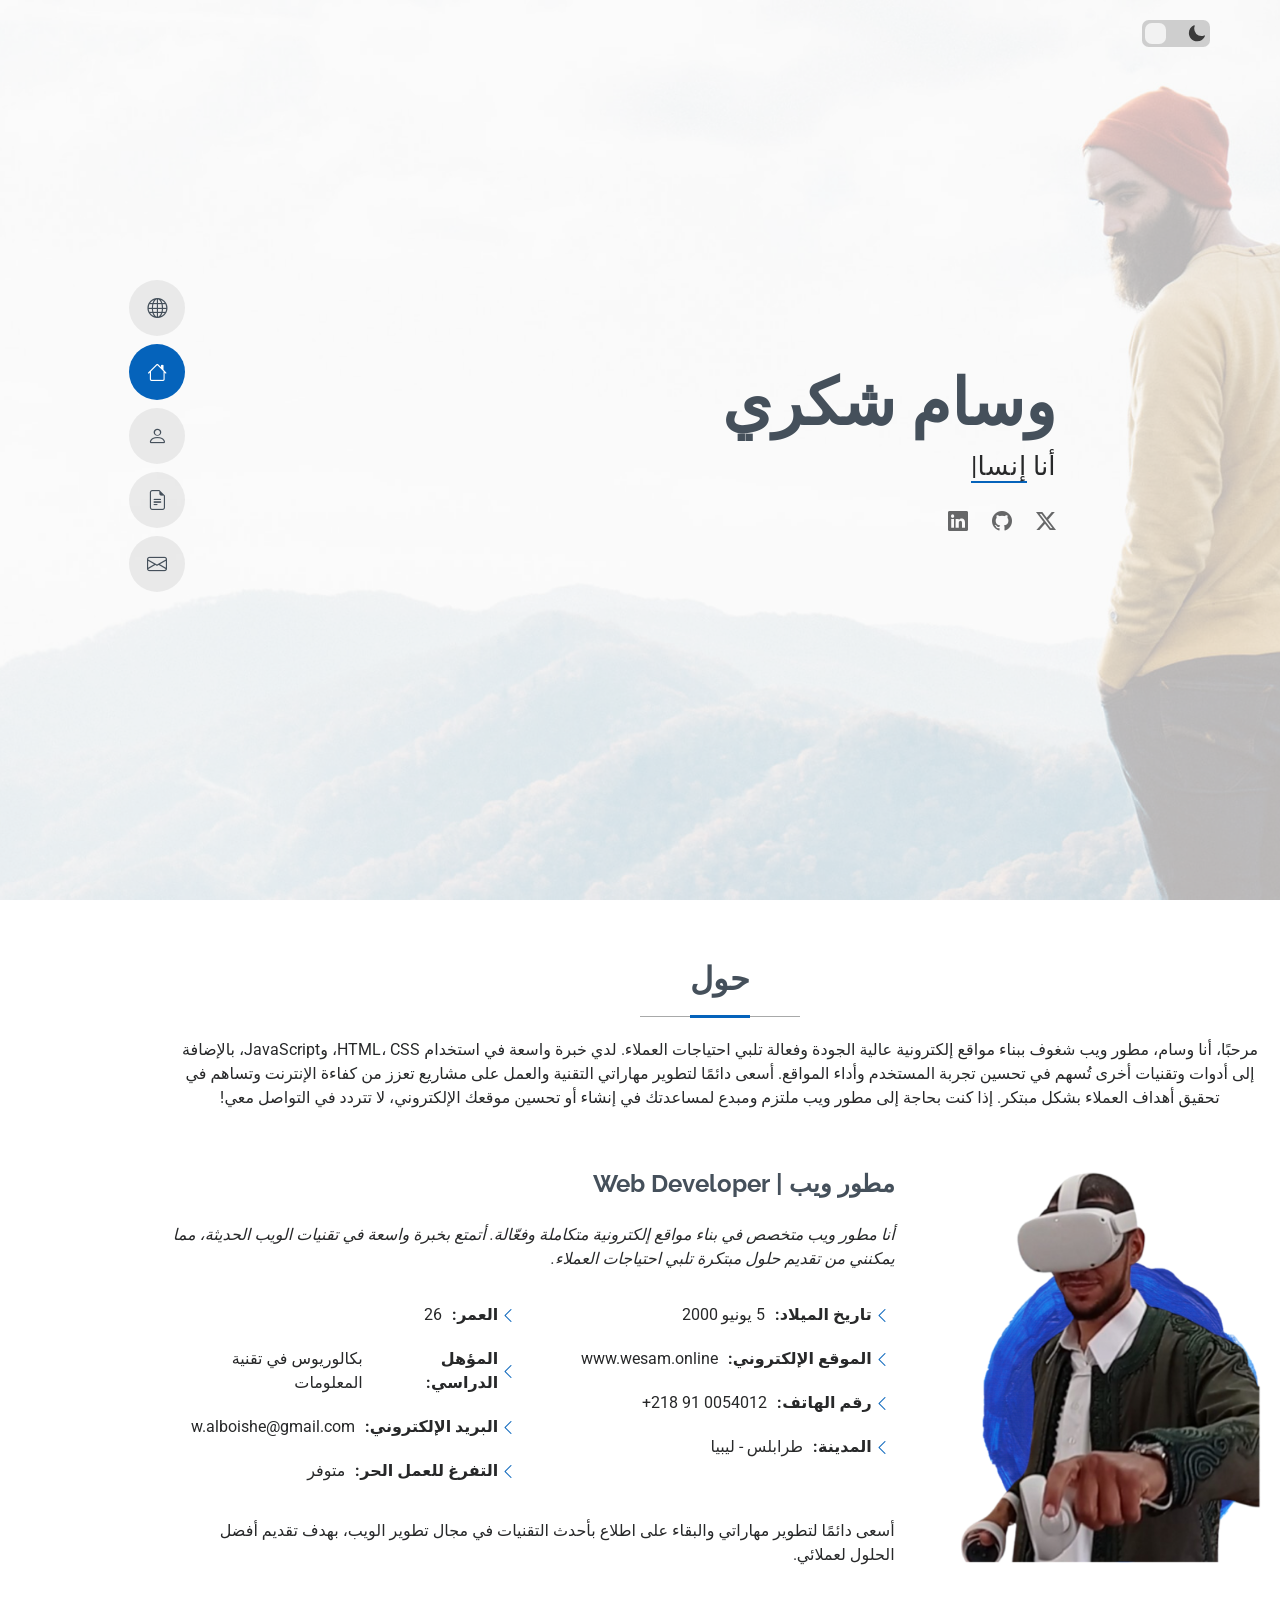
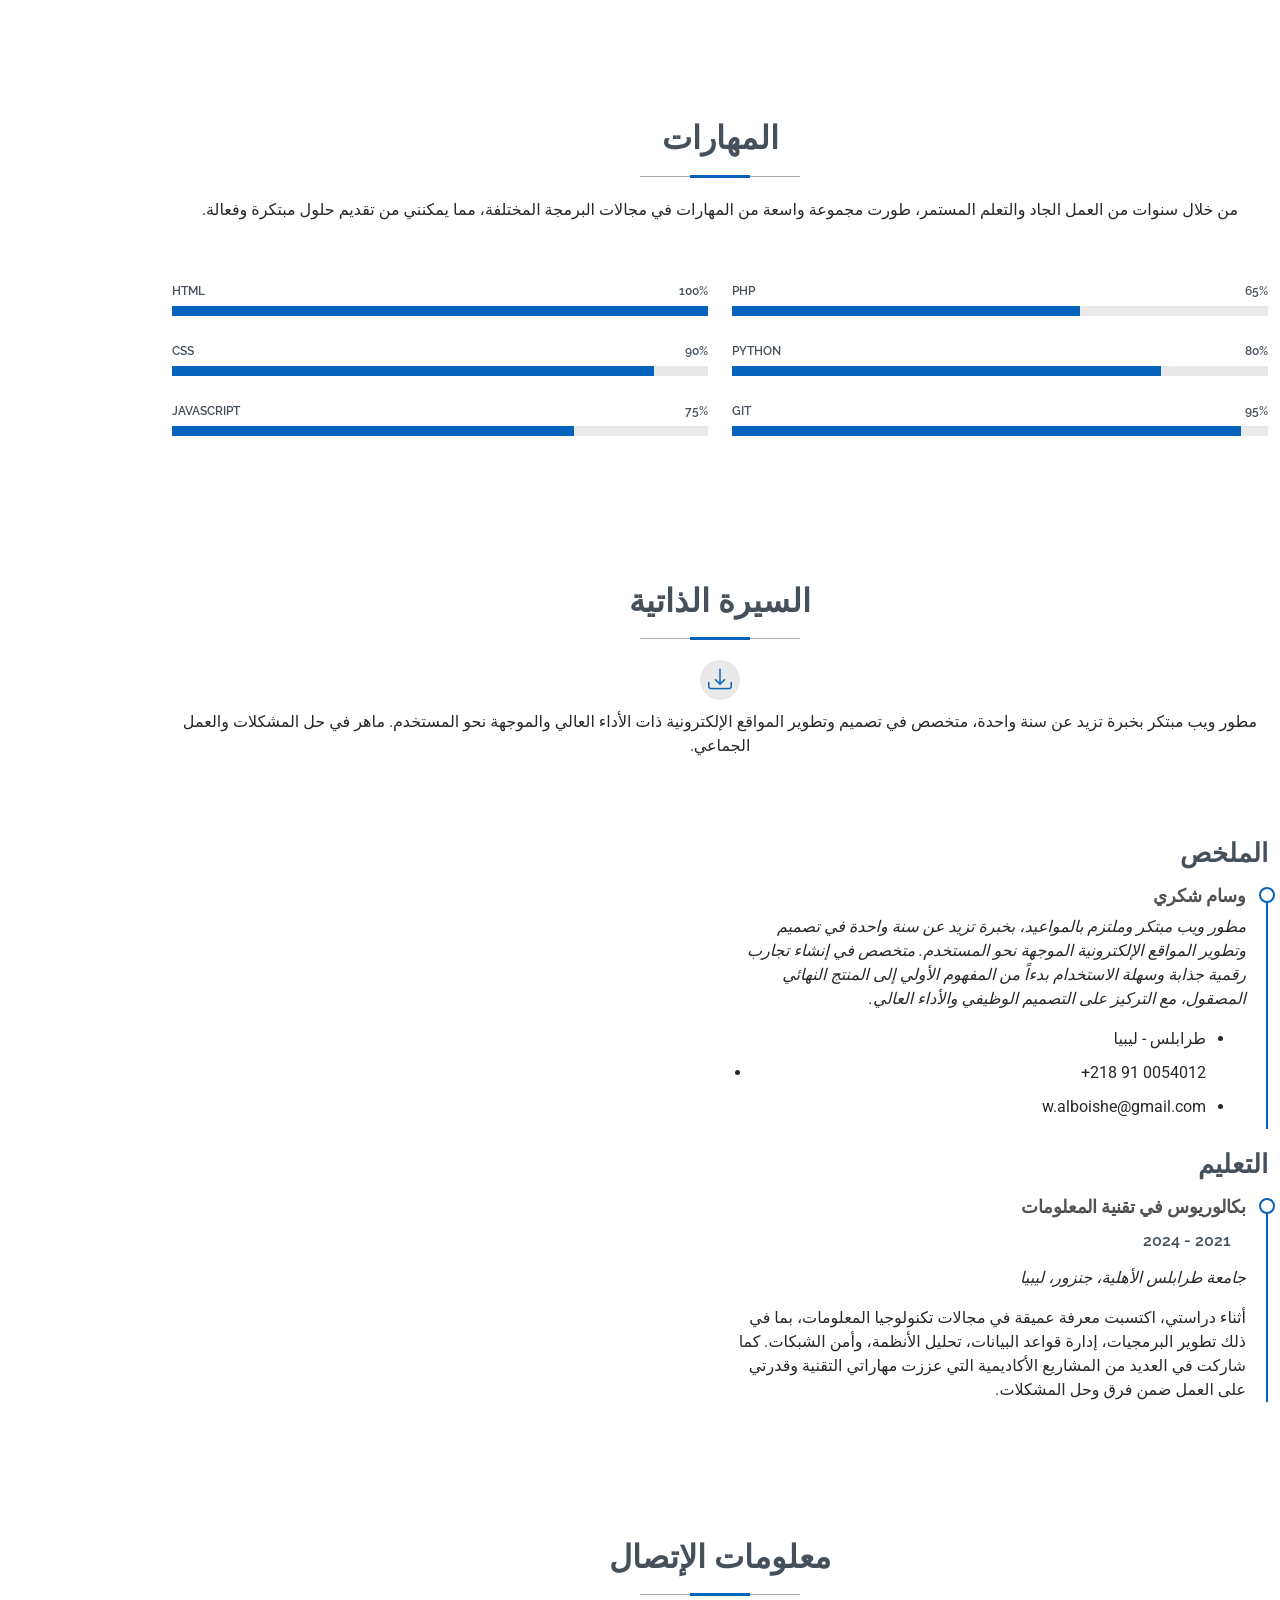
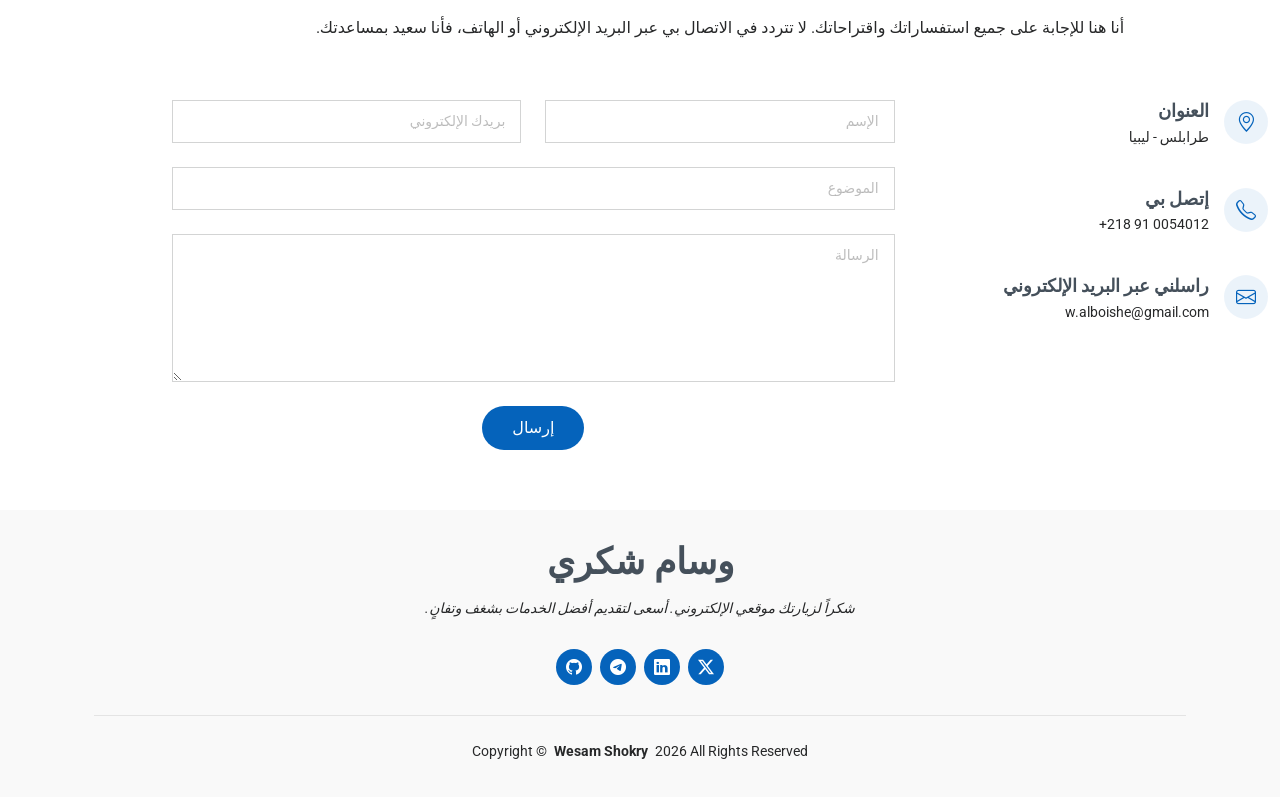
==== commit c2bd01e9: "update the control panel" ====
--- a/ar.html
+++ b/ar.html
@@ -274,7 +274,7 @@
               <p><em>مطور ويب مبتكر وملتزم بالمواعيد، بخبرة تزيد عن سنة واحدة في تصميم وتطوير المواقع الإلكترونية الموجهة نحو المستخدم. متخصص في إنشاء تجارب رقمية جذابة وسهلة الاستخدام بدءاً من المفهوم الأولي إلى المنتج النهائي المصقول، مع التركيز على التصميم الوظيفي والأداء العالي.</em></p>
               <ul>
                 <li data-address-ar>طرابلس، ليبيا</li>
-                <li data-phone>0054012 91 218+</li>
+                <li data-phone dir="ltr">0054012 91 218+</li>
                 <li data-email>w.alboishe@gmail.com</li>
               </ul>
             </div><!-- End Resume Item -->
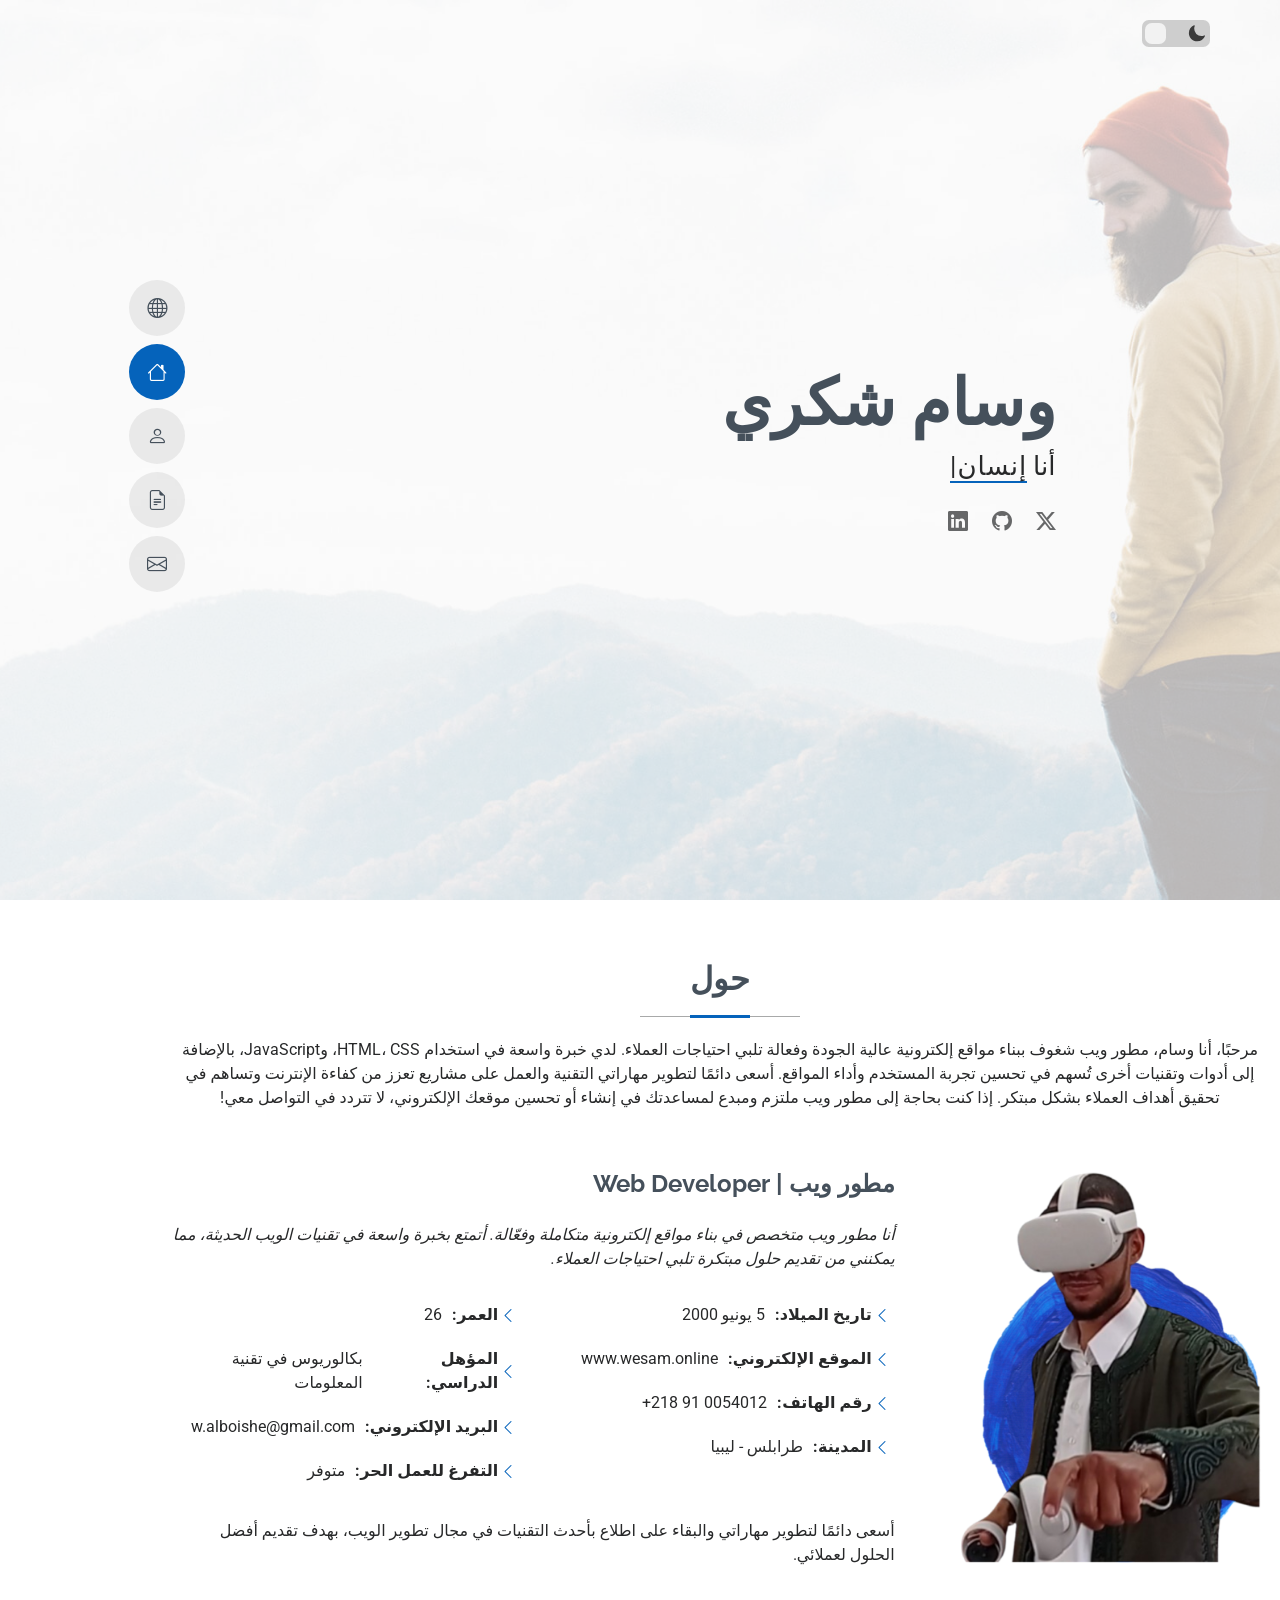
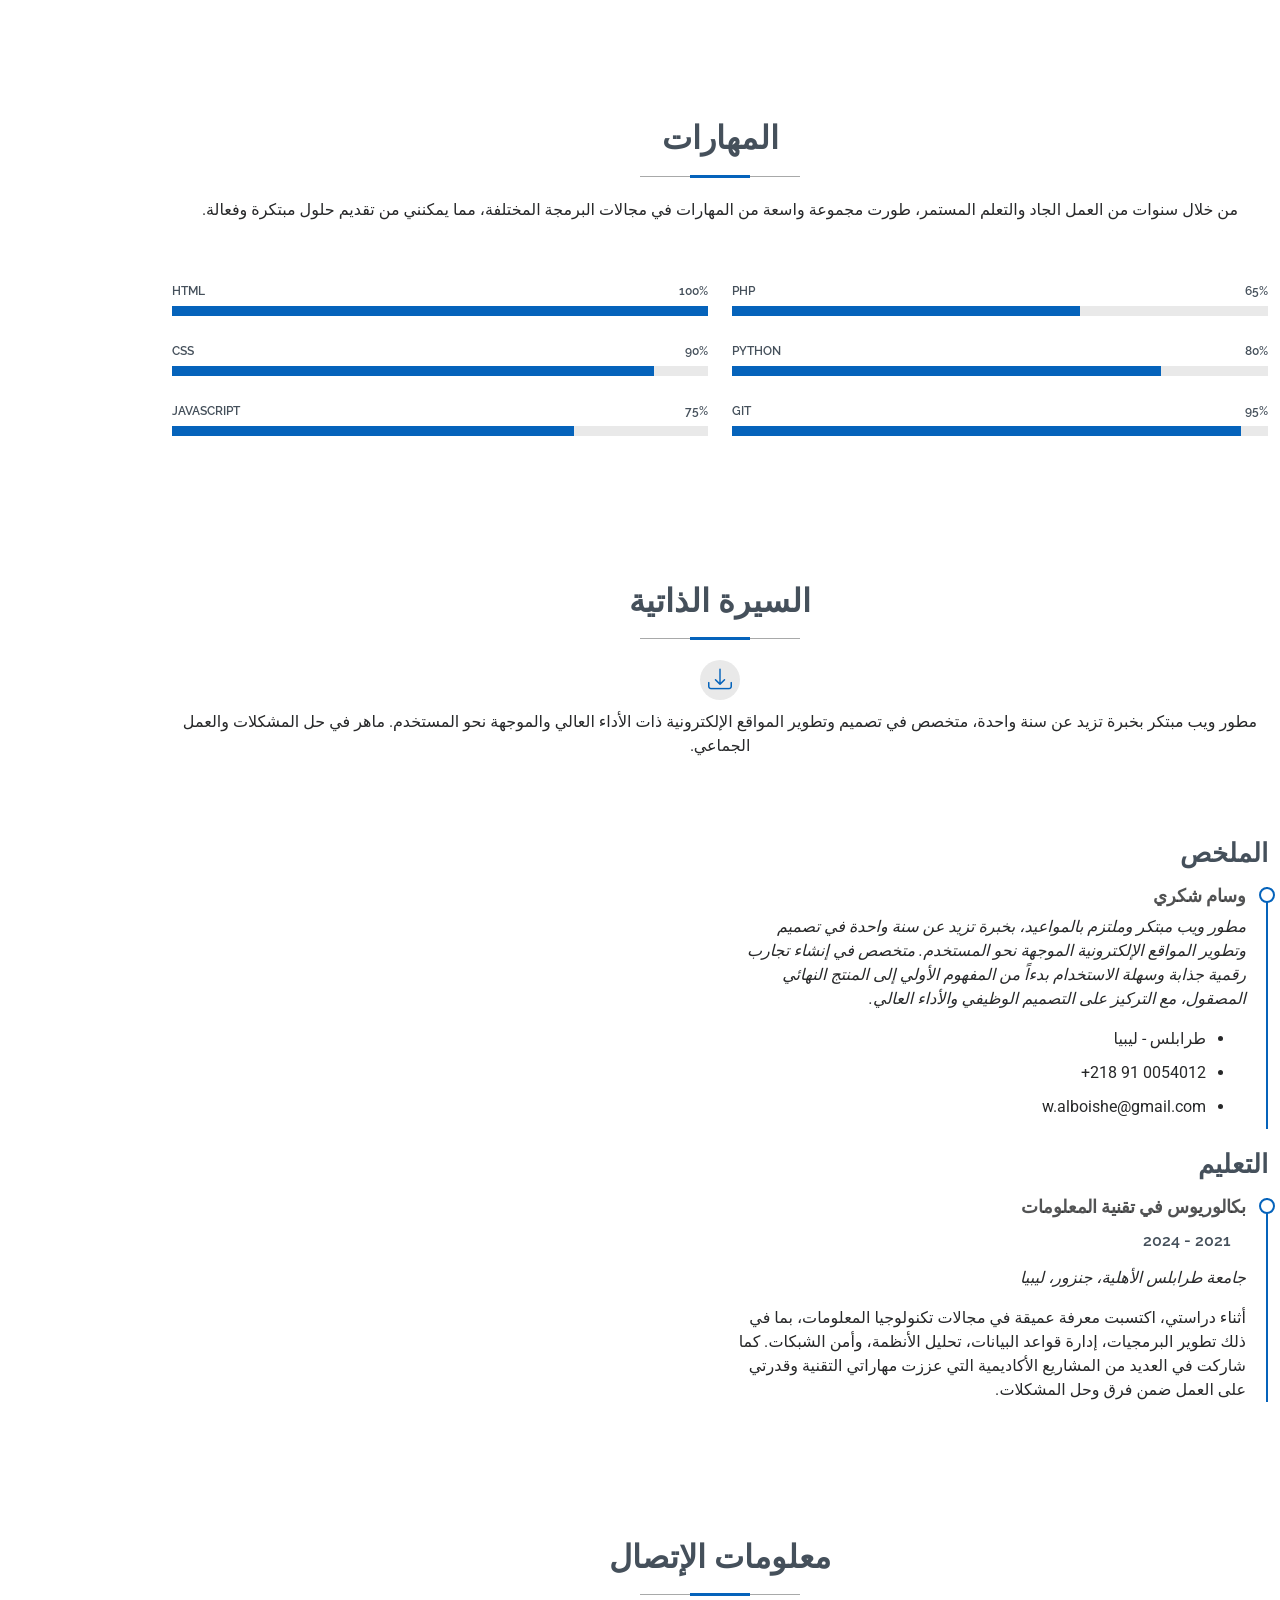
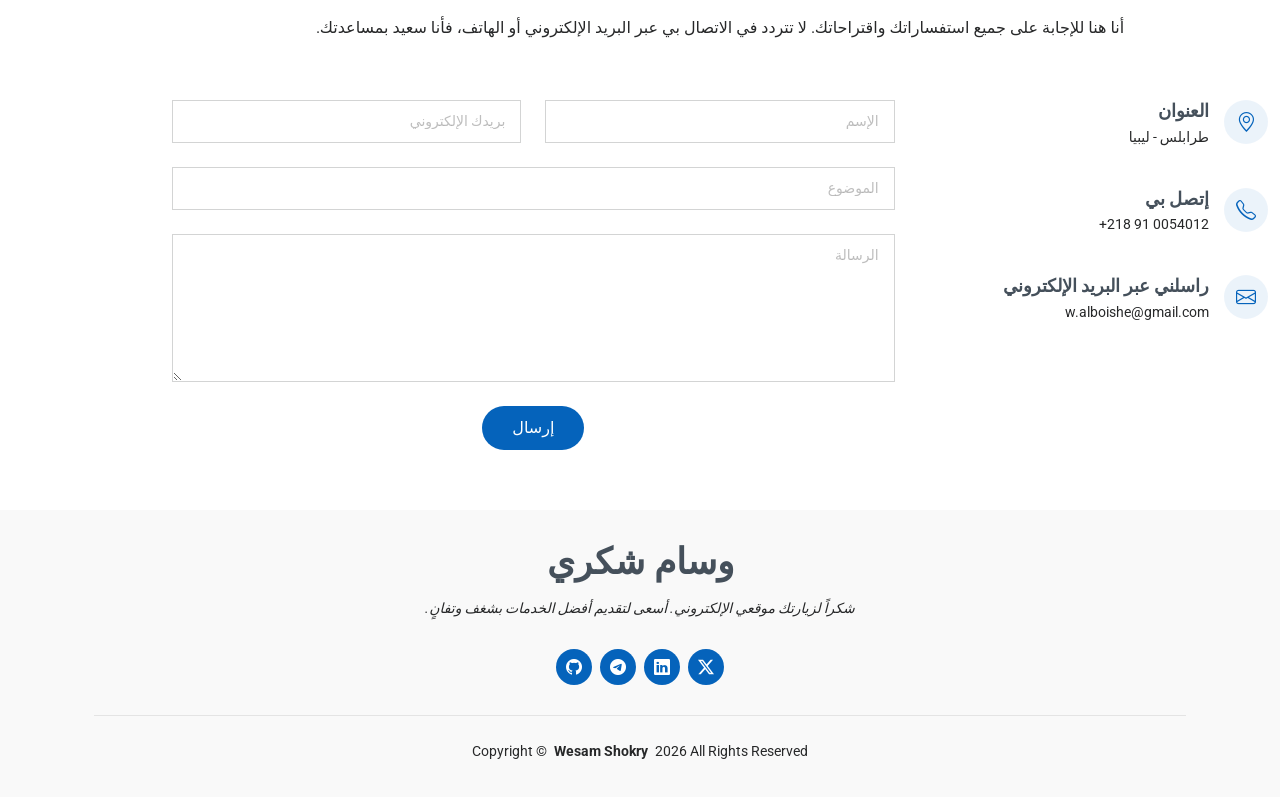
==== commit a6fb643b: "Remove direction attribute from phone number" ====
--- a/ar.html
+++ b/ar.html
@@ -274,7 +274,7 @@
               <p><em>مطور ويب مبتكر وملتزم بالمواعيد، بخبرة تزيد عن سنة واحدة في تصميم وتطوير المواقع الإلكترونية الموجهة نحو المستخدم. متخصص في إنشاء تجارب رقمية جذابة وسهلة الاستخدام بدءاً من المفهوم الأولي إلى المنتج النهائي المصقول، مع التركيز على التصميم الوظيفي والأداء العالي.</em></p>
               <ul>
                 <li data-address-ar>طرابلس، ليبيا</li>
-                <li data-phone dir="ltr">0054012 91 218+</li>
+                <li>0054012 91 218+</li>
                 <li data-email>w.alboishe@gmail.com</li>
               </ul>
             </div><!-- End Resume Item -->
